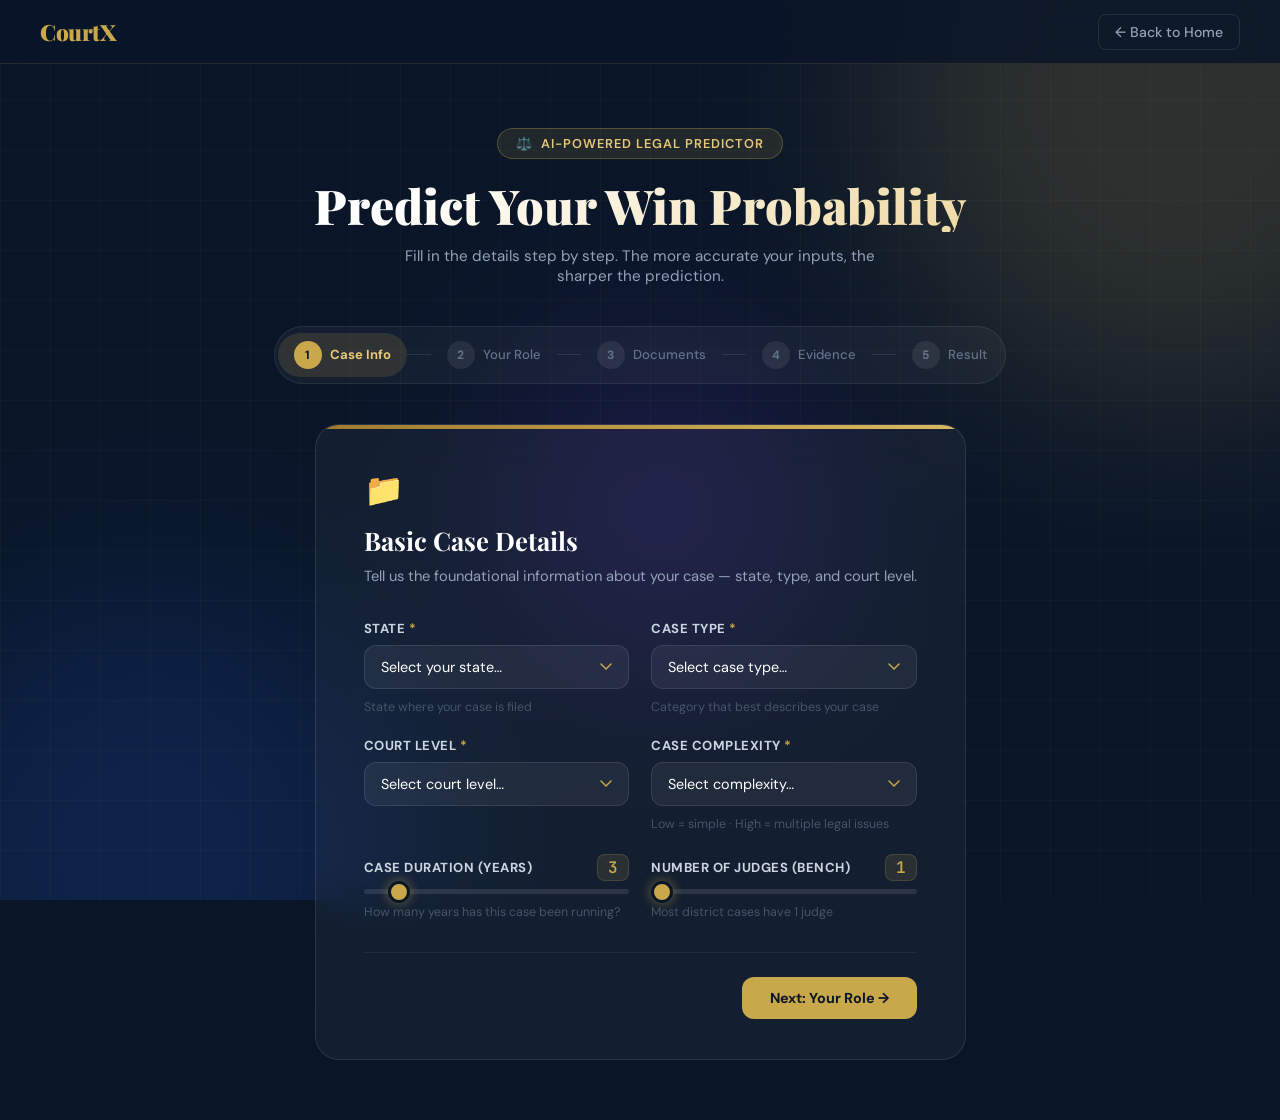
==== templates/predict.html @ eb9b93db "updated project" ====
<!DOCTYPE html>
<html lang="en">
<head>
  <meta charset="UTF-8" />
  <meta name="viewport" content="width=device-width, initial-scale=1.0" />
  <title>CourtX — Predict Your Case</title>
  <link rel="preconnect" href="https://fonts.googleapis.com" />
  <link rel="preconnect" href="https://fonts.gstatic.com" crossorigin />
  <link href="https://fonts.googleapis.com/css2?family=Playfair+Display:ital,wght@0,700;0,900;1,700&family=DM+Sans:wght@300;400;500;600;700&family=JetBrains+Mono:wght@400;600&display=swap" rel="stylesheet" />
  <style>
    *, *::before, *::after { box-sizing: border-box; margin: 0; padding: 0; }

    :root {
      --gold:    #c9a84c;
      --gold-lt: #e8c97a;
      --gold-dk: #a07830;
      --navy:    #0a1628;
      --navy2:   #12233d;
      --navy3:   #1e3050;
      --slate:   #6b7a94;
      --light:   #f4f6fa;
      --white:   #ffffff;
      --green:   #22c55e;
      --green-dk:#16a34a;
      --red:     #ef4444;
      --amber:   #f59e0b;
      --radius:  16px;
    }

    html { scroll-behavior: smooth; }

    body {
      font-family: 'DM Sans', sans-serif;
      background: var(--navy);
      color: var(--white);
      min-height: 100vh;
      overflow-x: hidden;
    }

    /* ── Background ── */
    .page-bg {
      position: fixed; inset: 0; pointer-events: none; z-index: 0;
      background: var(--navy);
      overflow: hidden;
    }
    .bg-orb {
      position: absolute; border-radius: 50%;
      filter: blur(100px); opacity: 0.18;
      animation: float 12s ease-in-out infinite;
    }
    .orb-a { width: 600px; height: 600px; background: var(--gold); top: -200px; right: -200px; animation-delay: 0s; }
    .orb-b { width: 500px; height: 500px; background: #2563eb; bottom: -200px; left: -100px; animation-delay: 4s; }
    .orb-c { width: 300px; height: 300px; background: #7c3aed; top: 40%; left: 40%; animation-delay: 8s; }
    @keyframes float {
      0%, 100% { transform: translate(0, 0) scale(1); }
      33% { transform: translate(30px, -30px) scale(1.05); }
      66% { transform: translate(-20px, 20px) scale(0.95); }
    }

    .bg-grid {
      position: absolute; inset: 0;
      background-image:
        linear-gradient(rgba(201,168,76,0.04) 1px, transparent 1px),
        linear-gradient(90deg, rgba(201,168,76,0.04) 1px, transparent 1px);
      background-size: 50px 50px;
    }

    /* ── Navbar ── */
    .navbar {
      position: fixed; top: 0; left: 0; right: 0; z-index: 100;
      background: rgba(10,22,40,0.85);
      backdrop-filter: blur(20px);
      border-bottom: 1px solid rgba(201,168,76,0.15);
      height: 64px;
      display: flex; align-items: center; padding: 0 40px;
      justify-content: space-between;
    }
    .nav-logo {
      font-family: 'Playfair Display', serif;
      font-size: 1.4rem; color: var(--gold); text-decoration: none; font-weight: 900;
      letter-spacing: -0.5px;
    }
    .nav-back {
      display: flex; align-items: center; gap: 8px;
      color: #94a3b8; text-decoration: none; font-size: 0.88rem; font-weight: 500;
      padding: 8px 16px; border-radius: 8px; border: 1px solid rgba(255,255,255,0.1);
      transition: all 0.2s;
    }
    .nav-back:hover { color: var(--gold); border-color: var(--gold); }

    /* ── Main Layout ── */
    .page-wrap {
      position: relative; z-index: 1;
      min-height: 100vh;
      padding: 80px 0 60px;
      display: flex; flex-direction: column;
    }

    .predict-header {
      text-align: center;
      padding: 48px 24px 40px;
    }
    .predict-badge {
      display: inline-flex; align-items: center; gap: 8px;
      background: rgba(201,168,76,0.12);
      border: 1px solid rgba(201,168,76,0.3);
      color: var(--gold-lt);
      padding: 6px 18px; border-radius: 99px;
      font-size: 0.8rem; font-weight: 600; letter-spacing: 1px;
      text-transform: uppercase; margin-bottom: 20px;
    }
    .predict-badge::before { content: '⚖️'; }
    .predict-title {
      font-family: 'Playfair Display', serif;
      font-size: clamp(2rem, 4vw, 3rem);
      font-weight: 900; line-height: 1.1;
      background: linear-gradient(135deg, #fff 30%, var(--gold-lt) 100%);
      -webkit-background-clip: text; -webkit-text-fill-color: transparent;
      background-clip: text;
      margin-bottom: 14px;
    }
    .predict-sub { color: #94a3b8; font-size: 0.95rem; max-width: 500px; margin: 0 auto; }

    /* ── Progress Tracker ── */
    .progress-outer {
      max-width: 780px; margin: 0 auto 40px;
      padding: 0 24px;
    }
    .progress-track {
      display: flex; align-items: center; justify-content: center;
      background: rgba(255,255,255,0.04);
      border: 1px solid rgba(255,255,255,0.08);
      border-radius: 99px; padding: 6px 12px;
      gap: 0;
    }
    .p-step {
      display: flex; align-items: center; gap: 8px;
      padding: 8px 16px; border-radius: 99px;
      cursor: default; transition: all 0.3s; white-space: nowrap;
    }
    .p-step-num {
      width: 28px; height: 28px; border-radius: 50%;
      display: flex; align-items: center; justify-content: center;
      font-size: 0.75rem; font-weight: 700;
      background: rgba(255,255,255,0.08); color: #64748b;
      transition: all 0.3s; flex-shrink: 0;
    }
    .p-step-label { font-size: 0.82rem; font-weight: 500; color: #64748b; transition: color 0.3s; }
    .p-step.active { background: rgba(201,168,76,0.15); }
    .p-step.active .p-step-num { background: var(--gold); color: var(--navy); }
    .p-step.active .p-step-label { color: var(--gold-lt); font-weight: 700; }
    .p-step.done .p-step-num { background: var(--green); color: white; }
    .p-step.done .p-step-num::after { content: '✓'; }
    .p-step.done .p-step-num span { display: none; }
    .p-step.done .p-step-label { color: #94a3b8; }
    .p-divider { width: 24px; height: 1px; background: rgba(255,255,255,0.1); flex-shrink: 0; }

    /* ── Main Card ── */
    .card-outer {
      max-width: 860px; margin: 0 auto;
      padding: 0 24px;
      flex: 1;
    }
    .predict-card {
      background: rgba(255,255,255,0.04);
      border: 1px solid rgba(255,255,255,0.10);
      border-radius: 24px;
      backdrop-filter: blur(20px);
      overflow: hidden;
    }
    .card-top-bar {
      height: 4px;
      background: linear-gradient(90deg, var(--gold-dk), var(--gold), var(--gold-lt), var(--gold));
      background-size: 200%;
      animation: shimmer 3s linear infinite;
    }
    @keyframes shimmer { 0% { background-position: 0%; } 100% { background-position: 200%; } }

    .card-body { padding: 40px 48px; }
    @media (max-width: 640px) { .card-body { padding: 28px 22px; } }

    /* ── Form Steps ── */
    .form-step { display: none; animation: slideUp 0.4s ease; }
    .form-step.active { display: block; }
    @keyframes slideUp {
      from { opacity: 0; transform: translateY(16px); }
      to   { opacity: 1; transform: translateY(0); }
    }

    .step-head { margin-bottom: 32px; }
    .step-icon { font-size: 2rem; margin-bottom: 12px; display: block; }
    .step-title {
      font-family: 'Playfair Display', serif;
      font-size: 1.6rem; font-weight: 700; color: white;
      margin-bottom: 8px;
    }
    .step-desc { color: #94a3b8; font-size: 0.92rem; line-height: 1.6; }

    /* ── Grid ── */
    .fg { display: grid; grid-template-columns: 1fr 1fr; gap: 22px; margin-bottom: 32px; }
    .fg.single { grid-template-columns: 1fr; }
    .fgroup { display: flex; flex-direction: column; gap: 8px; }
    .fgroup.span2 { grid-column: 1 / -1; }

    label {
      font-size: 0.82rem; font-weight: 700; color: #cbd5e1;
      text-transform: uppercase; letter-spacing: 0.5px;
    }
    .req { color: var(--gold); }
    .hint { font-size: 0.78rem; color: #475569; margin-top: 2px; }

    select, input[type="range"] { width: 100%; }
    select {
      padding: 12px 16px;
      background: rgba(255,255,255,0.06);
      border: 1.5px solid rgba(255,255,255,0.1);
      border-radius: 12px;
      color: white; font-family: 'DM Sans', sans-serif;
      font-size: 0.9rem;
      appearance: none;
      background-image: url("data:image/svg+xml,%3Csvg xmlns='http://www.w3.org/2000/svg' width='12' height='8' viewBox='0 0 12 8'%3E%3Cpath d='M1 1l5 5 5-5' stroke='%23c9a84c' stroke-width='1.5' fill='none' stroke-linecap='round'/%3E%3C/svg%3E");
      background-repeat: no-repeat; background-position: right 16px center;
      transition: border-color 0.2s, background 0.2s;
      cursor: pointer;
    }
    select:focus { outline: none; border-color: var(--gold); background-color: rgba(201,168,76,0.06); }
    select option { background: #1e3050; color: white; }

    /* Range Slider */
    .range-wrap { display: flex; flex-direction: column; gap: 8px; }
    .range-header { display: flex; justify-content: space-between; align-items: center; }
    .range-val {
      font-family: 'JetBrains Mono', monospace;
      font-size: 1rem; font-weight: 600; color: var(--gold);
      background: rgba(201,168,76,0.12); border: 1px solid rgba(201,168,76,0.2);
      padding: 2px 10px; border-radius: 8px;
    }
    input[type="range"] {
      -webkit-appearance: none; height: 5px; border-radius: 99px;
      background: rgba(255,255,255,0.1); cursor: pointer;
    }
    input[type="range"]::-webkit-slider-thumb {
      -webkit-appearance: none; width: 22px; height: 22px; border-radius: 50%;
      background: var(--gold); border: 3px solid var(--navy);
      box-shadow: 0 0 12px rgba(201,168,76,0.5); cursor: pointer;
    }

    /* ── Role Cards ── */
    .role-grid { display: grid; grid-template-columns: 1fr 1fr; gap: 12px; }
    .role-card {
      padding: 18px 20px; border-radius: 14px;
      border: 1.5px solid rgba(255,255,255,0.1);
      background: rgba(255,255,255,0.04);
      cursor: pointer; transition: all 0.22s;
    }
    .role-card:hover { border-color: var(--gold); background: rgba(201,168,76,0.06); }
    .role-card.selected { border-color: var(--gold); background: rgba(201,168,76,0.12); }
    .role-card strong { display: block; font-size: 0.95rem; color: white; margin-bottom: 4px; }
    .role-card small { font-size: 0.78rem; color: #64748b; line-height: 1.5; }

    /* ── Pills ── */
    .pills { display: flex; gap: 8px; flex-wrap: wrap; }
    .pill {
      padding: 8px 18px; border-radius: 99px;
      border: 1.5px solid rgba(255,255,255,0.1);
      background: rgba(255,255,255,0.04);
      color: #94a3b8; font-size: 0.85rem; font-weight: 600;
      cursor: pointer; transition: all 0.2s;
      display: flex; flex-direction: column; align-items: center;
    }
    .pill small { font-size: 0.7rem; color: #475569; }
    .pill:hover { border-color: var(--gold); color: var(--gold-lt); }
    .pill.selected { border-color: var(--gold); background: rgba(201,168,76,0.15); color: var(--gold-lt); }

    /* ── Doc Checklist ── */
    .doc-duo { display: grid; grid-template-columns: 1fr 1fr; gap: 20px; margin-bottom: 28px; }
    .doc-panel {
      border-radius: 16px; overflow: hidden;
      border: 1px solid rgba(255,255,255,0.08);
    }
    .doc-panel-head {
      padding: 14px 18px; display: flex; justify-content: space-between; align-items: center;
      font-size: 0.85rem; font-weight: 700;
    }
    .doc-panel-head.yours { background: rgba(34,197,94,0.12); color: #86efac; border-bottom: 1px solid rgba(34,197,94,0.15); }
    .doc-panel-head.theirs { background: rgba(239,68,68,0.1); color: #fca5a5; border-bottom: 1px solid rgba(239,68,68,0.12); }
    .doc-count { font-size: 0.75rem; background: rgba(255,255,255,0.08); padding: 2px 8px; border-radius: 99px; color: #94a3b8; }
    .doc-list { padding: 10px; display: flex; flex-direction: column; gap: 6px; min-height: 80px; }
    .doc-item {
      display: flex; align-items: flex-start; gap: 10px;
      padding: 10px 12px; border-radius: 10px;
      border: 1px solid rgba(255,255,255,0.06);
      background: rgba(255,255,255,0.03);
      cursor: pointer; transition: all 0.2s; font-size: 0.82rem; color: #94a3b8;
    }
    .doc-item input { margin-top: 1px; accent-color: var(--gold); width: 14px; height: 14px; flex-shrink: 0; cursor: pointer; }
    .doc-item label { cursor: pointer; line-height: 1.45; }
    .doc-item.checked { border-color: rgba(201,168,76,0.3); background: rgba(201,168,76,0.08); color: #e8c97a; }
    .doc-bar-wrap { height: 4px; background: rgba(255,255,255,0.06); margin: 0 10px 0; border-radius: 99px; overflow: hidden; }
    .doc-bar { height: 100%; border-radius: 99px; transition: width 0.4s ease; }
    .doc-bar.g { background: var(--green); }
    .doc-bar.r { background: var(--red); }
    .doc-pct { font-size: 0.75rem; color: #475569; text-align: center; padding: 6px 0 12px; display: block; }

    /* ── Evidence Cards ── */
    .ev-quad { display: grid; grid-template-columns: repeat(4, 1fr); gap: 10px; }
    .ev-card {
      padding: 20px 12px; border-radius: 14px;
      border: 1.5px solid rgba(255,255,255,0.08);
      background: rgba(255,255,255,0.04);
      cursor: pointer; text-align: center; transition: all 0.22s;
    }
    .ev-card:hover { border-color: var(--gold); background: rgba(201,168,76,0.06); }
    .ev-card.selected { border-color: var(--gold); background: rgba(201,168,76,0.14); }
    .ev-icon { font-size: 1.8rem; margin-bottom: 8px; display: block; }
    .ev-card strong { display: block; font-size: 0.88rem; color: white; margin-bottom: 4px; }
    .ev-card small { font-size: 0.72rem; color: #475569; line-height: 1.4; display: block; }

    .ev-score {
      background: rgba(255,255,255,0.04); border: 1px solid rgba(255,255,255,0.08);
      border-radius: 14px; padding: 18px 24px;
      text-align: center; margin-top: 16px;
    }
    .ev-score-label { font-size: 0.7rem; font-weight: 700; letter-spacing: 1.5px; text-transform: uppercase; color: #475569; margin-bottom: 6px; }
    .ev-score-detail { font-size: 0.95rem; color: #94a3b8; }

    /* ── Step Actions ── */
    .step-actions {
      display: flex; gap: 12px; justify-content: flex-end;
      padding-top: 24px; border-top: 1px solid rgba(255,255,255,0.06);
    }
    .btn-back {
      background: transparent; color: #64748b;
      border: 1px solid rgba(255,255,255,0.1);
      padding: 12px 24px; border-radius: 12px;
      font-family: 'DM Sans', sans-serif; font-size: 0.9rem; font-weight: 600;
      cursor: pointer; transition: all 0.2s;
    }
    .btn-back:hover { border-color: #64748b; color: #94a3b8; }
    .btn-next {
      background: var(--gold); color: var(--navy);
      border: none; padding: 12px 28px; border-radius: 12px;
      font-family: 'DM Sans', sans-serif; font-size: 0.9rem; font-weight: 700;
      cursor: pointer; transition: all 0.2s;
    }
    .btn-next:hover { background: var(--gold-lt); transform: translateY(-1px); }
    .btn-predict {
      background: linear-gradient(135deg, var(--gold-dk), var(--gold), var(--gold-lt));
      background-size: 200%;
      color: var(--navy); border: none;
      padding: 14px 32px; border-radius: 12px;
      font-family: 'DM Sans', sans-serif; font-size: 1rem; font-weight: 800;
      cursor: pointer; transition: all 0.25s;
      animation: shimmer 3s linear infinite;
      box-shadow: 0 4px 24px rgba(201,168,76,0.3);
    }
    .btn-predict:hover { transform: translateY(-2px); box-shadow: 0 8px 32px rgba(201,168,76,0.45); }

    /* ── Result ── */
    .result-loading {
      text-align: center; padding: 60px 0;
    }
    .spinner-ring {
      width: 56px; height: 56px;
      border: 4px solid rgba(201,168,76,0.2);
      border-top-color: var(--gold);
      border-radius: 50%;
      animation: spin 0.9s linear infinite;
      margin: 0 auto 20px;
    }
    @keyframes spin { to { transform: rotate(360deg); } }
    .result-loading p { color: #64748b; font-size: 0.95rem; }
    .loading-dots::after {
      content: '';
      animation: dots 1.5s steps(3) infinite;
    }
    @keyframes dots {
      0% { content: '.'; }
      33% { content: '..'; }
      66% { content: '...'; }
    }

    /* Result Content */
    .gauge-wrap { text-align: center; margin-bottom: 36px; }
    .gauge-svg { width: 300px; max-width: 100%; }
    .gauge-pct {
      font-family: 'Playfair Display', serif;
      font-size: 3.2rem; font-weight: 900;
      background: linear-gradient(135deg, #fff, var(--gold-lt));
      -webkit-background-clip: text; -webkit-text-fill-color: transparent;
      background-clip: text;
      display: block; margin-top: -10px;
    }
    .gauge-verdict { font-size: 1.1rem; font-weight: 700; margin-top: 6px; display: block; }

    .res-cards { display: grid; grid-template-columns: repeat(4, 1fr); gap: 14px; margin-bottom: 32px; }
    .res-card {
      background: rgba(255,255,255,0.05); border: 1px solid rgba(255,255,255,0.08);
      border-radius: 14px; padding: 18px 16px; text-align: center;
    }
    .res-label { display: block; font-size: 0.72rem; font-weight: 700; color: #475569; text-transform: uppercase; letter-spacing: 0.5px; margin-bottom: 8px; }
    .res-val { display: block; font-family: 'JetBrains Mono', monospace; font-size: 1.5rem; font-weight: 700; color: white; }
    .res-verdict-badge { font-size: 0.95rem !important; font-family: 'DM Sans', sans-serif !important; font-weight: 800 !important; }

    .factors-duo { display: grid; grid-template-columns: 1fr 1fr; gap: 18px; margin-bottom: 28px; }
    .factor-panel { border-radius: 14px; padding: 22px; }
    .factor-panel.pos { background: rgba(34,197,94,0.06); border: 1px solid rgba(34,197,94,0.2); }
    .factor-panel.neg { background: rgba(239,68,68,0.06); border: 1px solid rgba(239,68,68,0.18); }
    .factor-panel h4 { font-size: 0.88rem; font-weight: 700; margin-bottom: 14px; color: #cbd5e1; }
    .factor-panel ul { list-style: none; display: flex; flex-direction: column; gap: 8px; }
    .factor-panel li { font-size: 0.84rem; color: #94a3b8; display: flex; justify-content: space-between; align-items: center; }
    .factor-panel li span { font-weight: 700; font-size: 0.78rem; padding: 2px 8px; border-radius: 6px; font-family: 'JetBrains Mono', monospace; }
    .factor-panel.pos li span { background: rgba(34,197,94,0.18); color: #86efac; }
    .factor-panel.neg li span { background: rgba(239,68,68,0.15); color: #fca5a5; }

    .shap-wrap { margin-bottom: 28px; }
    .shap-wrap h4 { font-size: 1rem; font-weight: 700; color: white; margin-bottom: 4px; }
    .shap-sub { font-size: 0.82rem; color: #475569; margin-bottom: 18px; }
    .shap-rows { display: flex; flex-direction: column; gap: 7px; }
    .shap-row { display: flex; align-items: center; gap: 12px; }
    .shap-lbl { width: 190px; font-size: 0.8rem; color: #94a3b8; text-align: right; flex-shrink: 0; }
    .shap-bar-outer { flex: 1; height: 22px; background: rgba(255,255,255,0.05); border-radius: 6px; overflow: hidden; }
    .shap-bar-inner {
      height: 100%; border-radius: 6px;
      display: flex; align-items: center; padding-left: 8px;
      font-size: 0.74rem; font-weight: 700; color: white;
      min-width: 28px; transition: width 0.7s ease;
    }
    .shap-num { width: 54px; font-size: 0.78rem; font-weight: 700; font-family: 'JetBrains Mono', monospace; flex-shrink: 0; }

    .disclaimer {
      background: rgba(245,158,11,0.07); border: 1px solid rgba(245,158,11,0.2);
      border-radius: 12px; padding: 14px 18px; font-size: 0.82rem; color: #92400e;
      margin-bottom: 24px; line-height: 1.65; color: #fcd34d;
    }

    /* ── Responsive ── */
    @media (max-width: 700px) {
      .fg { grid-template-columns: 1fr; }
      .doc-duo { grid-template-columns: 1fr; }
      .res-cards { grid-template-columns: 1fr 1fr; }
      .factors-duo { grid-template-columns: 1fr; }
      .ev-quad { grid-template-columns: 1fr 1fr; }
      .role-grid { grid-template-columns: 1fr; }
      .progress-track { gap: 0; }
      .p-step-label { display: none; }
      .shap-lbl { width: 100px; font-size: 0.72rem; }
    }

    /* ── Floating particles ── */
    .particle {
      position: fixed; border-radius: 50%;
      background: var(--gold); opacity: 0;
      pointer-events: none; z-index: 0;
      animation: particleFloat linear infinite;
    }
    @keyframes particleFloat {
      0%   { opacity: 0; transform: translateY(0) scale(0); }
      10%  { opacity: 0.4; }
      90%  { opacity: 0.1; }
      100% { opacity: 0; transform: translateY(-100vh) scale(1); }
    }
  </style>
</head>
<body>

  <!-- Background -->
  <div class="page-bg">
    <div class="bg-orb orb-a"></div>
    <div class="bg-orb orb-b"></div>
    <div class="bg-orb orb-c"></div>
    <div class="bg-grid"></div>
  </div>

  <!-- Navbar -->
  <nav class="navbar">
    <a class="nav-logo" href="/">CourtX</a>
    <a class="nav-back" href="/">← Back to Home</a>
  </nav>

  <!-- Page Wrap -->
  <div class="page-wrap">

    <!-- Header -->
    <div class="predict-header">
      <div class="predict-badge">AI-Powered Legal Predictor</div>
      <h1 class="predict-title">Predict Your Win Probability</h1>
      <p class="predict-sub">Fill in the details step by step. The more accurate your inputs, the sharper the prediction.</p>
    </div>

    <!-- Progress -->
    <div class="progress-outer">
      <div class="progress-track">
        <div class="p-step active" data-step="1">
          <div class="p-step-num"><span>1</span></div>
          <div class="p-step-label">Case Info</div>
        </div>
        <div class="p-divider"></div>
        <div class="p-step" data-step="2">
          <div class="p-step-num"><span>2</span></div>
          <div class="p-step-label">Your Role</div>
        </div>
        <div class="p-divider"></div>
        <div class="p-step" data-step="3">
          <div class="p-step-num"><span>3</span></div>
          <div class="p-step-label">Documents</div>
        </div>
        <div class="p-divider"></div>
        <div class="p-step" data-step="4">
          <div class="p-step-num"><span>4</span></div>
          <div class="p-step-label">Evidence</div>
        </div>
        <div class="p-divider"></div>
        <div class="p-step" data-step="5">
          <div class="p-step-num"><span>5</span></div>
          <div class="p-step-label">Result</div>
        </div>
      </div>
    </div>

    <!-- Card -->
    <div class="card-outer">
      <div class="predict-card">
        <div class="card-top-bar"></div>
        <div class="card-body">

          <!-- STEP 1 -->
          <div class="form-step active" id="step-1">
            <div class="step-head">
              <span class="step-icon">📁</span>
              <h2 class="step-title">Basic Case Details</h2>
              <p class="step-desc">Tell us the foundational information about your case — state, type, and court level.</p>
            </div>
            <div class="fg">
              <div class="fgroup">
                <label>State <span class="req">*</span></label>
                <select id="state"><option value="">Select your state…</option></select>
                <span class="hint">State where your case is filed</span>
              </div>
              <div class="fgroup">
                <label>Case Type <span class="req">*</span></label>
                <select id="case_type"><option value="">Select case type…</option></select>
                <span class="hint">Category that best describes your case</span>
              </div>
              <div class="fgroup">
                <label>Court Level <span class="req">*</span></label>
                <select id="court_level">
                  <option value="">Select court level…</option>
                  <option>District Court</option>
                  <option>High Court</option>
                  <option>Supreme Court</option>
                </select>
              </div>
              <div class="fgroup">
                <label>Case Complexity <span class="req">*</span></label>
                <select id="case_complexity">
                  <option value="">Select complexity…</option>
                  <option>Low</option><option>Medium</option><option>High</option>
                </select>
                <span class="hint">Low = simple · High = multiple legal issues</span>
              </div>
              <div class="fgroup">
                <div class="range-wrap">
                  <div class="range-header">
                    <label>Case Duration (Years)</label>
                    <span class="range-val" id="duration_val">3</span>
                  </div>
                  <input type="range" id="case_duration_years" min="0" max="30" value="3" />
                </div>
                <span class="hint">How many years has this case been running?</span>
              </div>
              <div class="fgroup">
                <div class="range-wrap">
                  <div class="range-header">
                    <label>Number of Judges (Bench)</label>
                    <span class="range-val" id="bench_val">1</span>
                  </div>
                  <input type="range" id="bench_size" min="1" max="5" value="1" />
                </div>
                <span class="hint">Most district cases have 1 judge</span>
              </div>
            </div>
            <div class="step-actions">
              <button class="btn-next" onclick="goStep(2)">Next: Your Role →</button>
            </div>
          </div>

          <!-- STEP 2 -->
          <div class="form-step" id="step-2">
            <div class="step-head">
              <span class="step-icon">👤</span>
              <h2 class="step-title">Your Role & Legal Support</h2>
              <p class="step-desc">Select your side in the case and tell us about legal support available to you.</p>
            </div>
            <div class="fg">
              <div class="fgroup span2">
                <label>Your Role in This Case <span class="req">*</span></label>
                <div class="role-grid" id="role-options"></div>
                <span class="hint">Select the side you are representing</span>
              </div>
              <div class="fgroup">
                <label>Opposite Lawyer Experience <span class="req">*</span></label>
                <div class="pills" id="opp_lawyer">
                  <div class="pill" data-val="Junior">Junior<small>&lt;5 yrs</small></div>
                  <div class="pill" data-val="Mid-level">Mid-level<small>5–10 yrs</small></div>
                  <div class="pill" data-val="Senior">Senior<small>10–20 yrs</small></div>
                  <div class="pill" data-val="Expert">Expert<small>20+ yrs</small></div>
                </div>
              </div>
              <div class="fgroup">
                <label>Legal Aid Available?</label>
                <div class="pills" id="legal_aid">
                  <div class="pill" data-val="Yes">✅ Yes</div>
                  <div class="pill" data-val="No">❌ No</div>
                </div>
                <span class="hint">Lawyer or government legal help</span>
              </div>
              <div class="fgroup">
                <label>Settlement Attempted?</label>
                <div class="pills" id="settlement_attempted">
                  <div class="pill" data-val="Yes">Yes</div>
                  <div class="pill" data-val="No">No</div>
                </div>
                <span class="hint">Any out-of-court resolution attempt?</span>
              </div>
              <div class="fgroup">
                <div class="range-wrap">
                  <div class="range-header">
                    <label>Number of Witnesses</label>
                    <span class="range-val" id="witness_val">2</span>
                  </div>
                  <input type="range" id="num_witnesses" min="0" max="20" value="2" />
                </div>
              </div>
              <div class="fgroup">
                <div class="range-wrap">
                  <div class="range-header">
                    <label>Cited Cases (Precedents)</label>
                    <span class="range-val" id="cited_val">3</span>
                  </div>
                  <input type="range" id="num_cited_cases" min="0" max="20" value="3" />
                </div>
              </div>
            </div>
            <div class="step-actions">
              <button class="btn-back" onclick="goStep(1)">← Back</button>
              <button class="btn-next" onclick="goStep(3)">Next: Documents →</button>
            </div>
          </div>

          <!-- STEP 3 -->
          <div class="form-step" id="step-3">
            <div class="step-head">
              <span class="step-icon">📄</span>
              <h2 class="step-title">Document Checklist</h2>
              <p class="step-desc">Mark every document you currently have. This directly impacts your evidence strength score.</p>
            </div>
            <div class="doc-duo">
              <div class="doc-panel">
                <div class="doc-panel-head yours">
                  <span>📁 Your Documents</span>
                  <span class="doc-count" id="your-doc-count">0 / 0</span>
                </div>
                <div id="your-docs-list" class="doc-list"></div>
                <div class="doc-bar-wrap"><div class="doc-bar g" id="your-progress-bar" style="width:0%"></div></div>
                <span class="doc-pct" id="your-pct">0% strength</span>
              </div>
              <div class="doc-panel">
                <div class="doc-panel-head theirs">
                  <span>📁 Opposite Party's Docs</span>
                  <span class="doc-count" id="opp-doc-count">0 / 0</span>
                </div>
                <div id="opp-docs-list" class="doc-list"></div>
                <div class="doc-bar-wrap"><div class="doc-bar r" id="opp-progress-bar" style="width:0%"></div></div>
                <span class="doc-pct" id="opp-pct">0% strength</span>
              </div>
            </div>
            <div class="step-actions">
              <button class="btn-back" onclick="goStep(2)">← Back</button>
              <button class="btn-next" onclick="goStep(4)">Next: Evidence →</button>
            </div>
          </div>

          <!-- STEP 4 -->
          <div class="form-step" id="step-4">
            <div class="step-head">
              <span class="step-icon">🔍</span>
              <h2 class="step-title">Additional Evidence</h2>
              <p class="step-desc">Evidence beyond documents — CCTV, expert witnesses, digital records, audio/video proof, etc.</p>
            </div>
            <div class="fg">
              <div class="fgroup">
                <label>Your Additional Evidence</label>
                <div class="ev-quad" id="your-evidence">
                  <div class="ev-card" data-val="None"><span class="ev-icon">🚫</span><strong>None</strong><small>No additional proof</small></div>
                  <div class="ev-card" data-val="Weak"><span class="ev-icon">🔸</span><strong>Weak</strong><small>Little supporting proof</small></div>
                  <div class="ev-card" data-val="Medium"><span class="ev-icon">🔶</span><strong>Medium</strong><small>Some solid proof</small></div>
                  <div class="ev-card" data-val="Strong"><span class="ev-icon">💎</span><strong>Strong</strong><small>Clear, hard-to-dispute</small></div>
                </div>
              </div>
              <div class="fgroup">
                <label>Opposite Party's Evidence</label>
                <div class="ev-quad" id="opp-evidence">
                  <div class="ev-card" data-val="None"><span class="ev-icon">🚫</span><strong>None</strong><small>No additional proof</small></div>
                  <div class="ev-card" data-val="Weak"><span class="ev-icon">🔸</span><strong>Weak</strong><small>Limited proof</small></div>
                  <div class="ev-card" data-val="Medium"><span class="ev-icon">🔶</span><strong>Medium</strong><small>Moderate evidence</small></div>
                  <div class="ev-card" data-val="Strong"><span class="ev-icon">💎</span><strong>Strong</strong><small>Strong counter-proof</small></div>
                </div>
              </div>
            </div>
            <div class="ev-score" id="ev-score-box">
              <div class="ev-score-label">Net Evidence Score</div>
              <div class="ev-score-detail" id="ev-score-detail">Select options above to see your score</div>
            </div>
            <div class="step-actions">
              <button class="btn-back" onclick="goStep(3)">← Back</button>
              <button class="btn-predict" onclick="submitPrediction()">🔮 Predict Win Probability</button>
            </div>
          </div>

          <!-- STEP 5 — RESULT -->
          <div class="form-step" id="step-5">
            <div class="step-head">
              <span class="step-icon">🏛️</span>
              <h2 class="step-title">Your Prediction</h2>
            </div>
            <div id="result-loading" class="result-loading">
              <div class="spinner-ring"></div>
              <p>Analysing your case with AI models<span class="loading-dots"></span></p>
            </div>
            <div id="result-content" style="display:none">
              <!-- Gauge -->
              <div class="gauge-wrap">
                <svg class="gauge-svg" viewBox="0 0 320 190" xmlns="http://www.w3.org/2000/svg">
                  <defs>
                    <linearGradient id="gaugeGrad" x1="0%" y1="0%" x2="100%" y2="0%">
                      <stop offset="0%"   stop-color="#ef4444"/>
                      <stop offset="50%"  stop-color="#f59e0b"/>
                      <stop offset="100%" stop-color="#22c55e"/>
                    </linearGradient>
                    <filter id="glow">
                      <feGaussianBlur stdDeviation="4" result="coloredBlur"/>
                      <feMerge><feMergeNode in="coloredBlur"/><feMergeNode in="SourceGraphic"/></feMerge>
                    </filter>
                  </defs>
                  <path d="M 30 170 A 130 130 0 0 1 290 170" fill="none" stroke="rgba(255,255,255,0.06)" stroke-width="24" stroke-linecap="round"/>
                  <path id="gauge-fill" d="M 30 170 A 130 130 0 0 1 290 170" fill="none" stroke="url(#gaugeGrad)" stroke-width="24" stroke-linecap="round" stroke-dasharray="0 408" filter="url(#glow)"/>
                  <line id="gauge-needle" x1="160" y1="170" x2="160" y2="50" stroke="white" stroke-width="2.5" stroke-linecap="round" opacity="0.9"/>
                  <circle cx="160" cy="170" r="9" fill="white" opacity="0.9"/>
                  <text x="22" y="188" font-size="11" fill="#475569">0</text>
                  <text x="148" y="30" font-size="11" fill="#475569">50</text>
                  <text x="280" y="188" font-size="11" fill="#475569">100</text>
                </svg>
                <span class="gauge-pct" id="gauge-pct">—</span>
                <span class="gauge-verdict" id="gauge-verdict">—</span>
              </div>

              <!-- Score Cards -->
              <div class="res-cards">
                <div class="res-card">
                  <span class="res-label">Win Probability</span>
                  <span class="res-val" id="res-prob">—</span>
                </div>
                <div class="res-card">
                  <span class="res-label">XGBoost</span>
                  <span class="res-val" id="res-xgb">—</span>
                </div>
                <div class="res-card">
                  <span class="res-label">Random Forest</span>
                  <span class="res-val" id="res-rf">—</span>
                </div>
                <div class="res-card">
                  <span class="res-label">Verdict</span>
                  <span class="res-val res-verdict-badge" id="res-verdict">—</span>
                </div>
              </div>

              <!-- Factors -->
              <div class="factors-duo">
                <div class="factor-panel pos">
                  <h4>✅ Working In Your Favour</h4>
                  <ul id="pos-factors"></ul>
                </div>
                <div class="factor-panel neg">
                  <h4>❌ Working Against You</h4>
                  <ul id="neg-factors"></ul>
                </div>
              </div>

              <!-- SHAP -->
              <div class="shap-wrap">
                <h4>Why This Prediction? — AI Explanation</h4>
                <p class="shap-sub">🟢 Green = helps your case &nbsp;·&nbsp; 🔴 Red = hurts your case</p>
                <div class="shap-rows" id="shap-chart"></div>
              </div>

              <!-- Disclaimer -->
              <div class="disclaimer">
                ⚠️ <strong>Disclaimer:</strong> CourtX predicts based on historical Indian court data patterns. This is <em>not legal advice</em> and does not guarantee any outcome. Please consult a qualified advocate before making legal decisions.
              </div>

              <div class="step-actions">
                <button class="btn-back" onclick="resetPredictor()">🔄 New Prediction</button>
              </div>
            </div>
          </div>

        </div><!-- /card-body -->
      </div><!-- /predict-card -->
    </div><!-- /card-outer -->

  </div><!-- /page-wrap -->

  <script>
    // ── Same CONFIG/logic as main.js, adapted for this page ─────────────────
    let CONFIG = {};
    let currentStep = 1;

    const VALID_STATES = [
      "Andhra Pradesh","Assam","Bihar","Chandigarh","Chhattisgarh",
      "DNH at Silvasa","Delhi","Diu and Daman","Goa","Gujarat",
      "Haryana","Himachal Pradesh","Jammu and Kashmir","Jharkhand",
      "Karnataka","Kerala","Ladakh","Madhya Pradesh","Maharashtra",
      "Manipur","Meghalaya","Mizoram","Nagaland","Orissa","Puducherry",
      "Punjab","Rajasthan","Sikkim","Tamil Nadu","Telangana","Tripura",
      "Uttar Pradesh","Uttarakhand","West Bengal"
    ];

    const ROLES = {
      "Criminal":["Accused (You are the person who has been charged with the crime)","Victim / Complainant (You are the person who filed the complaint against someone)"],
      "Civil":["Plaintiff (You are the person who started the case / is suing someone)","Defendant (You are the person who has been sued / is defending the case)"],
      "Consumer":["Consumer / Complainant (You bought a product or service and faced a problem)","Company / Seller (You are the business or seller being complained against)"],
      "Family":["Petitioner (You are the one who filed the case — divorce, custody, etc.)","Respondent (You are the one who received the case notice)"],
      "Labour":["Employee (You are the worker who has filed the complaint against the employer)","Employer (You are the company or employer defending against the employee's complaint)"],
      "Motor Accident":["Victim / Claimant (You were injured or suffered loss in the accident)","Driver / Insurance Company (You are the driver or insurance company being claimed against)"],
      "Property":["Plaintiff (You are claiming ownership or rights over the property)","Defendant (You are defending your ownership or possession of the property)"],
      "Cheque Bounce":["Payee (Someone gave you a cheque that bounced — money is owed to you)","Drawer (You issued the cheque that has bounced)"],
      "Tax":["Taxpayer (You are the individual or business challenging the tax demand)","Tax Department (You represent the government tax authority)"]
    };

    const DOC_CHECKLIST = {
      "Criminal":{
        "Accused (You are the person who has been charged with the crime)":{
          your:["Alibi proof (ticket / bill / hotel receipt showing you were elsewhere)","Witness affidavit supporting your version","Bail papers","CCTV footage that clears you","Medical report (your injury, if relevant)"],
          opp:["FIR copy (the police complaint filed against you)","Medical report of the victim's injury","Forensic / DNA report","Witness statements against you","Panchnama / Scene inspection report"]
        },
        "Victim / Complainant (You are the person who filed the complaint against someone)":{
          your:["FIR copy (the police complaint you filed)","Medical report of your injury","Witness statements supporting your version","CCTV footage showing the incident","Forensic / DNA report","Panchnama / Scene inspection report"],
          opp:["Alibi proof of the accused","Bail papers of the accused","Character certificate of the accused"]
        }
      },
      "Civil":{
        "Plaintiff (You are the person who started the case / is suing someone)":{
          your:["Original agreement or contract","Correspondence (letters / emails) as evidence","Payment receipts","Property papers (if relevant)","Witness affidavits supporting your claim"],
          opp:["Counter agreement claimed by the opposite party","Proof of payment claimed by the opposite party","Witness statements from the opposite side"]
        },
        "Defendant (You are the person who has been sued / is defending the case)":{
          your:["Counter agreement supporting your position","Proof of payment you have made","Witness affidavits in your favor"],
          opp:["Original agreement or contract filed by the opposite party","Correspondence submitted by the opposite party","Payment receipts submitted by the opposite party"]
        }
      },
      "Consumer":{
        "Consumer / Complainant (You bought a product or service and faced a problem)":{
          your:["Purchase bill or receipt","Warranty card","Copy of complaint sent to the company","Photos or videos of the defective product","Medical bills (if the product caused injury)"],
          opp:["Company's service records","Warranty terms document","Denial letter from the company"]
        },
        "Company / Seller (You are the business or seller being complained against)":{
          your:["Service records showing the issue was handled","Warranty terms document","Denial or response letter sent to the consumer"],
          opp:["Purchase bill or receipt","Warranty card","Complaint proof submitted by the consumer"]
        }
      },
      "Family":{
        "Petitioner (You are the one who filed the case — divorce, custody, etc.)":{
          your:["Marriage certificate","Birth certificates of children (if relevant)","Income proof","Bank statements","Witness affidavits supporting your version"],
          opp:["Opposite party's income proof","Property documents of the opposite party","Character evidence raised against you"]
        },
        "Respondent (You are the one who received the case notice)":{
          your:["Your income proof","Your property documents","Character certificates in your favor"],
          opp:["Marriage certificate submitted by the opposite party","Birth certificates submitted by the opposite party","Bank statements submitted by the opposite party"]
        }
      },
      "Labour":{
        "Employee (You are the worker who has filed the complaint against the employer)":{
          your:["Appointment letter from the company","Salary slips","Termination letter","Service record","Witness statements from colleagues"],
          opp:["Show-cause notice issued by the employer","Performance reports filed by the employer","Company policy document"]
        },
        "Employer (You are the company or employer defending against the employee's complaint)":{
          your:["Show-cause notice you issued to the employee","Performance reports","Company policy document","Attendance records"],
          opp:["Appointment letter claimed by the employee","Salary slips submitted by the employee","Witness statements from colleagues"]
        }
      },
      "Motor Accident":{
        "Victim / Claimant (You were injured or suffered loss in the accident)":{
          your:["FIR copy","Medical bills and treatment reports","Insurance policy of the vehicle","RC book (Registration Certificate) of the vehicle","Disability certificate (if applicable)","Witness statements"],
          opp:["Driver's valid license","Vehicle fitness certificate","Insurance company's denial letter"]
        },
        "Driver / Insurance Company (You are the driver or insurance company being claimed against)":{
          your:["Valid driver's license","Vehicle fitness certificate","Valid insurance policy","Accident reconstruction report"],
          opp:["FIR copy filed by the victim","Medical bills of the victim","Witness statements from the victim's side"]
        }
      },
      "Property":{
        "Plaintiff (You are claiming ownership or rights over the property)":{
          your:["Sale deed or registry document","Mutation records (change of ownership records)","Property tax receipts","Survey map of the property","Witness affidavits"],
          opp:["Sale deed claimed by the opposite party","Encumbrance certificate (property loan or lien history)","Possession proof of the opposite party"]
        },
        "Defendant (You are defending your ownership or possession of the property)":{
          your:["Possession proof","Encumbrance certificate","Counter sale deed (if any)"],
          opp:["Sale deed submitted by the opposite party","Mutation records submitted by the opposite party","Property tax receipts submitted by the opposite party"]
        }
      },
      "Cheque Bounce":{
        "Payee (Someone gave you a cheque that bounced — money is owed to you)":{
          your:["Original bounced cheque","Bank return memo (the bank's rejection slip)","Copy of legal notice sent to the drawer","Proof of delivery of the legal notice","Loan or transaction agreement showing the debt"],
          opp:["Drawer's reply to your legal notice","Proof of payment claimed by the drawer","Bank account closure proof claimed by the drawer"]
        },
        "Drawer (You issued the cheque that has bounced)":{
          your:["Proof of payment already made","Bank account closure proof (if applicable)","Your reply to the legal notice","Agreement showing you had no outstanding liability"],
          opp:["Original bounced cheque","Bank return memo","Legal notice sent to you"]
        }
      },
      "Tax":{
        "Taxpayer (You are the individual or business challenging the tax demand)":{
          your:["Income Tax Return (ITR) copies","CA certificate or chartered accountant report","Bank statements","Previous assessment orders","Tax payment challans"],
          opp:["Tax department's assessment order","Notice of demand issued to you","Audit report (if any)"]
        },
        "Tax Department (You represent the government tax authority)":{
          your:["Assessment order issued","Audit report","Notice of demand issued"],
          opp:["ITR copies submitted by the taxpayer","CA certificate submitted by the taxpayer","Bank statements submitted by the taxpayer"]
        }
      }
    };

    function init() {
      // Populate states
      const sel = document.getElementById('state');
      VALID_STATES.forEach(s => { const o = document.createElement('option'); o.value = o.textContent = s; sel.appendChild(o); });

      // Populate case types
      const ct = document.getElementById('case_type');
      Object.keys(ROLES).forEach(k => { const o = document.createElement('option'); o.value = o.textContent = k; ct.appendChild(o); });

      // Range sliders
      [['case_duration_years','duration_val'],['bench_size','bench_val'],['num_witnesses','witness_val'],['num_cited_cases','cited_val']].forEach(([id,dv]) => {
        const el = document.getElementById(id), disp = document.getElementById(dv);
        if (el && disp) el.addEventListener('input', () => disp.textContent = el.value);
      });

      // Pills
      document.querySelectorAll('.pills').forEach(group => {
        group.querySelectorAll('.pill').forEach(pill => {
          pill.addEventListener('click', () => {
            group.querySelectorAll('.pill').forEach(p => p.classList.remove('selected'));
            pill.classList.add('selected');
          });
        });
      });

      // Evidence cards
      ['your-evidence','opp-evidence'].forEach(id => {
        const group = document.getElementById(id);
        group.querySelectorAll('.ev-card').forEach(card => {
          card.addEventListener('click', () => {
            group.querySelectorAll('.ev-card').forEach(c => c.classList.remove('selected'));
            card.classList.add('selected');
            updateEvidenceScore();
          });
        });
      });

      document.getElementById('case_type').addEventListener('change', onCaseTypeChange);
    }

    function onCaseTypeChange() {
      const caseType = document.getElementById('case_type').value;
      const roles = ROLES[caseType] || [];
      const container = document.getElementById('role-options');
      container.innerHTML = '';
      roles.forEach(role => {
        const parts = role.split('(');
        const title = parts[0].trim();
        const desc = parts.length > 1 ? parts[1].replace(')', '').trim() : '';
        const card = document.createElement('div');
        card.className = 'role-card'; card.dataset.val = role;
        card.innerHTML = `<strong>${title}</strong><small>${desc}</small>`;
        card.addEventListener('click', () => {
          container.querySelectorAll('.role-card').forEach(c => c.classList.remove('selected'));
          card.classList.add('selected');
          if (currentStep === 3) buildDocChecklist();
        });
        container.appendChild(card);
      });
    }

    function goStep(step) {
      if (!validateStep(currentStep)) return;
      document.getElementById(`step-${currentStep}`).classList.remove('active');
      document.querySelectorAll('.p-step').forEach((el, i) => {
        el.classList.remove('active','done');
        if (i + 1 < step) el.classList.add('done');
        if (i + 1 === step) el.classList.add('active');
      });
      currentStep = step;
      document.getElementById(`step-${step}`).classList.add('active');
      if (step === 3) buildDocChecklist();
      window.scrollTo({ top: 0, behavior: 'smooth' });
    }

    function validateStep(step) {
      if (step === 1) {
        if (!document.getElementById('state').value) return alert('Please select a state.'), false;
        if (!document.getElementById('case_type').value) return alert('Please select a case type.'), false;
        if (!document.getElementById('court_level').value) return alert('Please select court level.'), false;
        if (!document.getElementById('case_complexity').value) return alert('Please select complexity.'), false;
      }
      if (step === 2) {
        if (!document.querySelector('#role-options .role-card.selected')) return alert('Please select your role.'), false;
        if (!document.querySelector('#opp_lawyer .pill.selected')) return alert('Please select opposite lawyer experience.'), false;
      }
      return true;
    }

    function buildDocChecklist() {
      const caseType = document.getElementById('case_type').value;
      const roleEl = document.querySelector('#role-options .role-card.selected');
      if (!roleEl) return;
      const role = roleEl.dataset.val;
      const yourDocs = DOC_CHECKLIST?.[caseType]?.[role]?.your || [];
      const oppDocs  = DOC_CHECKLIST?.[caseType]?.[role]?.opp  || [];
      buildDocList('your-docs-list', yourDocs, 'your');
      buildDocList('opp-docs-list',  oppDocs,  'opp');
      updateDocCount('your', yourDocs.length, 0);
      updateDocCount('opp',  oppDocs.length, 0);
      updateDocProgress('your', 0);
      updateDocProgress('opp',  0);
    }

    function buildDocList(containerId, docs, prefix) {
      const container = document.getElementById(containerId);
      container.innerHTML = '';
      docs.forEach((doc, i) => {
        const item = document.createElement('div');
        item.className = 'doc-item'; item.id = `${prefix}-item-${i}`;
        item.innerHTML = `<input type="checkbox" id="${prefix}-cb-${i}" onchange="onDocChange('${prefix}', ${docs.length})" /><label for="${prefix}-cb-${i}">${doc}</label>`;
        item.addEventListener('click', (e) => {
          if (e.target.tagName !== 'INPUT') {
            const cb = item.querySelector('input'); cb.checked = !cb.checked;
            cb.dispatchEvent(new Event('change'));
          }
        });
        container.appendChild(item);
      });
    }

    function onDocChange(prefix, total) {
      const checked = document.querySelectorAll(`#${prefix}-docs-list input:checked`).length;
      document.querySelectorAll(`#${prefix}-docs-list .doc-item`).forEach(item => {
        item.classList.toggle('checked', item.querySelector('input').checked);
      });
      updateDocCount(prefix, total, checked);
      const pct = total > 0 ? Math.round((checked / total) * 100) : 0;
      updateDocProgress(prefix, pct);
    }

    function updateDocCount(prefix, total, checked) {
      const el = document.getElementById(`${prefix}-doc-count`);
      if (el) el.textContent = `${checked} / ${total}`;
    }

    function updateDocProgress(prefix, pct) {
      const bar = document.getElementById(`${prefix}-progress-bar`);
      const text = document.getElementById(`${prefix}-pct`);
      if (bar) bar.style.width = pct + '%';
      if (text) text.textContent = pct + '% strength';
    }

    function getDocPct(prefix) {
      const all = document.querySelectorAll(`#${prefix}-docs-list input`);
      const checked = document.querySelectorAll(`#${prefix}-docs-list input:checked`);
      return all.length > 0 ? checked.length / all.length : 0;
    }

    function updateEvidenceScore() {
      const extraMap = { None: 0, Weak: 0.3, Medium: 0.6, Strong: 1.0 };
      const yourEvEl = document.querySelector('#your-evidence .ev-card.selected');
      const oppEvEl  = document.querySelector('#opp-evidence .ev-card.selected');
      if (!yourEvEl || !oppEvEl) return;
      const finalYour = (getDocPct('your') * 2) + (extraMap[yourEvEl.dataset.val] || 0);
      const finalOpp  = (getDocPct('opp')  * 2) + (extraMap[oppEvEl.dataset.val]  || 0);
      const net = finalYour - finalOpp;
      let strength, color;
      if (net >= 1.0) { strength = 'Strong'; color = '#22c55e'; }
      else if (net >= 0) { strength = 'Medium'; color = '#f59e0b'; }
      else { strength = 'Weak'; color = '#ef4444'; }
      document.getElementById('ev-score-detail').innerHTML =
        `Evidence Strength: <strong style="color:${color}">${strength}</strong> — Your score: <strong>${finalYour.toFixed(2)}</strong> vs Opposite: <strong>${finalOpp.toFixed(2)}</strong>`;
    }

    function computeEvidence() {
      const extraMap = { None: 0, Weak: 0.3, Medium: 0.6, Strong: 1.0 };
      const yourEvEl = document.querySelector('#your-evidence .ev-card.selected');
      const oppEvEl  = document.querySelector('#opp-evidence .ev-card.selected');
      const net = (getDocPct('your') * 2 + (extraMap[yourEvEl?.dataset.val] || 0))
                - (getDocPct('opp')  * 2 + (extraMap[oppEvEl?.dataset.val]  || 0));
      return net >= 1.0 ? 'Strong' : net >= 0 ? 'Medium' : 'Weak';
    }

    function getPillValue(groupId) {
      const el = document.querySelector(`#${groupId} .pill.selected`);
      return el ? el.dataset.val : null;
    }

    async function submitPrediction() {
      if (!validateStep(2)) return;
      if (!document.querySelector('#your-evidence .ev-card.selected')) return alert('Please select your evidence level.');
      if (!document.querySelector('#opp-evidence .ev-card.selected'))  return alert("Please select the opposite party's evidence level.");

      const payload = {
        state: document.getElementById('state').value,
        case_type: document.getElementById('case_type').value,
        court_level: document.getElementById('court_level').value,
        case_complexity: document.getElementById('case_complexity').value,
        case_duration_years: document.getElementById('case_duration_years').value,
        bench_size: document.getElementById('bench_size').value,
        num_witnesses: document.getElementById('num_witnesses').value,
        num_cited_cases: document.getElementById('num_cited_cases').value,
        opposite_lawyer_experience: getPillValue('opp_lawyer'),
        legal_aid: getPillValue('legal_aid') || 'No',
        settlement_attempted: getPillValue('settlement_attempted') || 'No',
        has_documents: getDocPct('your') > 0 ? 1 : 0,
        evidence_strength: computeEvidence(),
      };

      goStep(5);
      document.getElementById('result-loading').style.display = 'block';
      document.getElementById('result-content').style.display = 'none';

      try {
        const res  = await fetch('/api/predict', { method:'POST', headers:{'Content-Type':'application/json'}, body: JSON.stringify(payload) });
        const data = await res.json();
        if (data.error) { alert('Prediction error: ' + data.error); return; }
        renderResult(data);
      } catch(e) {
        alert('Server error. Make sure Flask is running and models are loaded.');
      } finally {
        document.getElementById('result-loading').style.display = 'none';
      }
    }

    function renderResult(data) {
      document.getElementById('result-content').style.display = 'block';
      const pct = data.win_probability;
      animateGauge(pct);
      document.getElementById('gauge-pct').textContent = pct.toFixed(1) + '%';
      const verdictEl = document.getElementById('gauge-verdict');
      verdictEl.textContent = data.verdict;
      verdictEl.style.color = pct >= 70 ? '#22c55e' : pct >= 50 ? '#f59e0b' : '#ef4444';
      document.getElementById('res-prob').textContent = pct.toFixed(1) + '%';
      document.getElementById('res-xgb').textContent  = data.xgb_prob + '%';
      document.getElementById('res-rf').textContent   = data.rf_prob + '%';
      const vb = document.getElementById('res-verdict');
      vb.textContent = data.verdict;
      vb.style.color = pct >= 70 ? '#22c55e' : pct >= 50 ? '#f59e0b' : '#ef4444';
      const posList = document.getElementById('pos-factors');
      const negList = document.getElementById('neg-factors');
      posList.innerHTML = '';
      negList.innerHTML = '';
      data.positive_factors.forEach(f => { posList.innerHTML += `<li>${f.feature} <span>+${f.value.toFixed(3)}</span></li>`; });
      data.negative_factors.forEach(f => { negList.innerHTML += `<li>${f.feature} <span>${f.value.toFixed(3)}</span></li>`; });
      renderSHAP(data.shap_values);
    }

    function animateGauge(pct) {
      const totalLen = 408;
      const fillLen  = (pct / 100) * totalLen;
      const fill = document.getElementById('gauge-fill');
      fill.style.strokeDasharray = `0 ${totalLen}`;
      setTimeout(() => {
        fill.style.transition = 'stroke-dasharray 1.4s cubic-bezier(0.4,0,0.2,1)';
        fill.style.strokeDasharray = `${fillLen} ${totalLen - fillLen}`;
      }, 100);
      const angle = -180 + (pct / 100) * 180;
      const rad = (angle * Math.PI) / 180;
      const cx = 160, cy = 170, len = 110;
      const x2 = cx + len * Math.cos(rad), y2 = cy + len * Math.sin(rad);
      setTimeout(() => {
        document.getElementById('gauge-needle').setAttribute('x2', x2.toFixed(1));
        document.getElementById('gauge-needle').setAttribute('y2', y2.toFixed(1));
      }, 100);
    }

    function renderSHAP(shapValues) {
      const container = document.getElementById('shap-chart');
      container.innerHTML = '';
      const maxAbs = Math.max(...shapValues.map(s => Math.abs(s.value)), 0.001);
      shapValues.forEach(item => {
        const pct = Math.abs(item.value) / maxAbs * 100;
        const pos = item.value >= 0;
        const color = pos ? '#22c55e' : '#ef4444';
        const row = document.createElement('div');
        row.className = 'shap-row';
        row.innerHTML = `
          <div class="shap-lbl">${item.feature}</div>
          <div class="shap-bar-outer">
            <div class="shap-bar-inner" style="width:${pct}%;background:${color}">
              ${pct > 20 ? (pos?'+':'') + item.value.toFixed(3) : ''}
            </div>
          </div>
          <div class="shap-num" style="color:${color}">${(pos?'+':'') + item.value.toFixed(3)}</div>
        `;
        container.appendChild(row);
      });
    }

    function resetPredictor() {
      currentStep = 1;
      document.querySelectorAll('.form-step').forEach(s => s.classList.remove('active'));
      document.getElementById('step-1').classList.add('active');
      document.querySelectorAll('.p-step').forEach((el, i) => {
        el.classList.remove('active','done');
        if (i === 0) el.classList.add('active');
      });
      document.getElementById('state').value = '';
      document.getElementById('case_type').value = '';
      document.getElementById('court_level').value = '';
      document.getElementById('case_complexity').value = '';
      document.getElementById('case_duration_years').value = 3; document.getElementById('duration_val').textContent = '3';
      document.getElementById('bench_size').value = 1; document.getElementById('bench_val').textContent = '1';
      document.getElementById('num_witnesses').value = 2; document.getElementById('witness_val').textContent = '2';
      document.getElementById('num_cited_cases').value = 3; document.getElementById('cited_val').textContent = '3';
      document.querySelectorAll('.pill').forEach(p => p.classList.remove('selected'));
      document.querySelectorAll('.ev-card').forEach(c => c.classList.remove('selected'));
      document.getElementById('role-options').innerHTML = '';
      document.getElementById('your-docs-list').innerHTML = '';
      document.getElementById('opp-docs-list').innerHTML = '';
      document.getElementById('result-content').style.display = 'none';
      document.getElementById('result-loading').style.display = 'none';
      window.scrollTo({ top: 0, behavior: 'smooth' });
    }

    // Floating particles
    function spawnParticle() {
      const p = document.createElement('div');
      p.className = 'particle';
      const size = Math.random() * 4 + 2;
      p.style.cssText = `width:${size}px;height:${size}px;left:${Math.random()*100}vw;bottom:0;animation-duration:${Math.random()*8+6}s;animation-delay:${Math.random()*2}s;opacity:0`;
      document.body.appendChild(p);
      setTimeout(() => p.remove(), 16000);
    }
    setInterval(spawnParticle, 2000);

    document.addEventListener('DOMContentLoaded', init);
  </script>
</body>
</html>
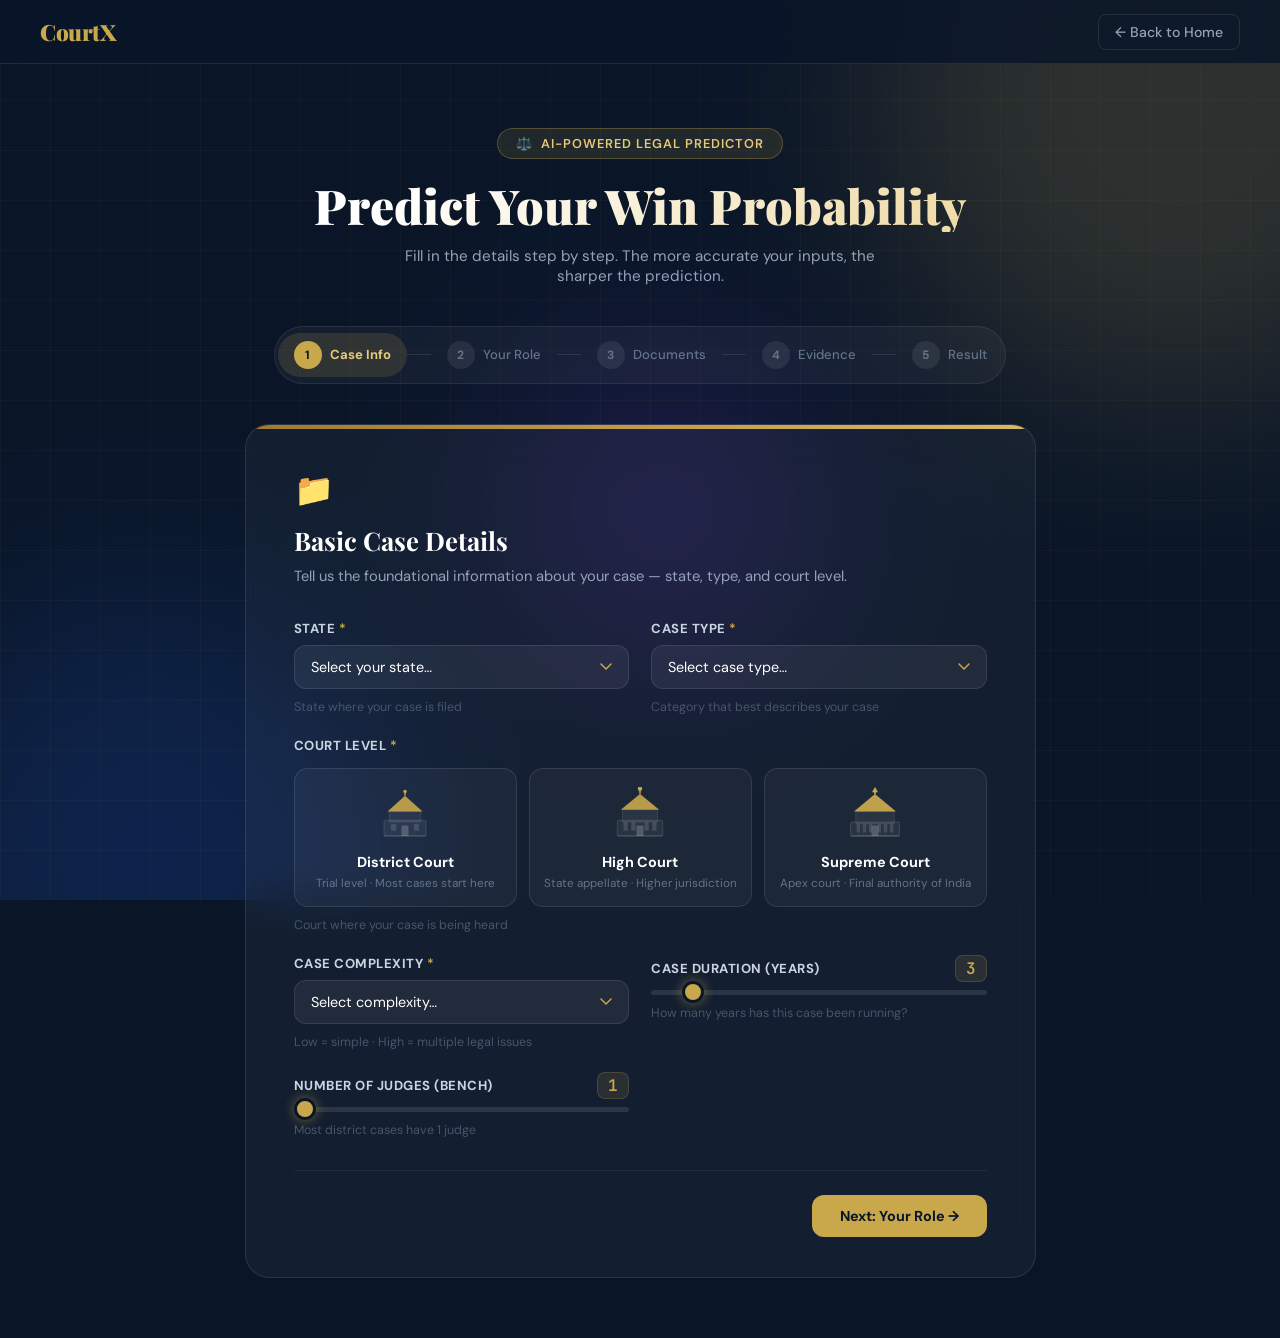
==== commit 360788c6: "updated project" ====
--- a/templates/predict.html
+++ b/templates/predict.html
@@ -28,7 +28,6 @@
     }
 
     html { scroll-behavior: smooth; }
-
     body {
       font-family: 'DM Sans', sans-serif;
       background: var(--navy);
@@ -37,434 +36,316 @@
       overflow-x: hidden;
     }
 
-    /* ── Background ── */
     .page-bg {
       position: fixed; inset: 0; pointer-events: none; z-index: 0;
-      background: var(--navy);
-      overflow: hidden;
+      background: var(--navy); overflow: hidden;
     }
     .bg-orb {
       position: absolute; border-radius: 50%;
       filter: blur(100px); opacity: 0.18;
       animation: float 12s ease-in-out infinite;
     }
-    .orb-a { width: 600px; height: 600px; background: var(--gold); top: -200px; right: -200px; animation-delay: 0s; }
-    .orb-b { width: 500px; height: 500px; background: #2563eb; bottom: -200px; left: -100px; animation-delay: 4s; }
-    .orb-c { width: 300px; height: 300px; background: #7c3aed; top: 40%; left: 40%; animation-delay: 8s; }
+    .orb-a { width:600px;height:600px;background:var(--gold);top:-200px;right:-200px;animation-delay:0s; }
+    .orb-b { width:500px;height:500px;background:#2563eb;bottom:-200px;left:-100px;animation-delay:4s; }
+    .orb-c { width:300px;height:300px;background:#7c3aed;top:40%;left:40%;animation-delay:8s; }
     @keyframes float {
-      0%, 100% { transform: translate(0, 0) scale(1); }
-      33% { transform: translate(30px, -30px) scale(1.05); }
-      66% { transform: translate(-20px, 20px) scale(0.95); }
-    }
-
+      0%,100%{transform:translate(0,0) scale(1);}
+      33%{transform:translate(30px,-30px) scale(1.05);}
+      66%{transform:translate(-20px,20px) scale(0.95);}
+    }
     .bg-grid {
-      position: absolute; inset: 0;
-      background-image:
-        linear-gradient(rgba(201,168,76,0.04) 1px, transparent 1px),
-        linear-gradient(90deg, rgba(201,168,76,0.04) 1px, transparent 1px);
-      background-size: 50px 50px;
-    }
-
-    /* ── Navbar ── */
+      position:absolute;inset:0;
+      background-image:linear-gradient(rgba(201,168,76,0.04) 1px,transparent 1px),linear-gradient(90deg,rgba(201,168,76,0.04) 1px,transparent 1px);
+      background-size:50px 50px;
+    }
+
+    /* Navbar */
     .navbar {
-      position: fixed; top: 0; left: 0; right: 0; z-index: 100;
-      background: rgba(10,22,40,0.85);
-      backdrop-filter: blur(20px);
-      border-bottom: 1px solid rgba(201,168,76,0.15);
-      height: 64px;
-      display: flex; align-items: center; padding: 0 40px;
-      justify-content: space-between;
-    }
-    .nav-logo {
-      font-family: 'Playfair Display', serif;
-      font-size: 1.4rem; color: var(--gold); text-decoration: none; font-weight: 900;
-      letter-spacing: -0.5px;
-    }
+      position:fixed;top:0;left:0;right:0;z-index:100;
+      background:rgba(10,22,40,0.85);backdrop-filter:blur(20px);
+      border-bottom:1px solid rgba(201,168,76,0.15);
+      height:64px;display:flex;align-items:center;padding:0 40px;
+      justify-content:space-between;
+    }
+    .nav-logo { font-family:'Playfair Display',serif;font-size:1.4rem;color:var(--gold);text-decoration:none;font-weight:900;letter-spacing:-0.5px; }
     .nav-back {
+      display:flex;align-items:center;gap:8px;
+      color:#94a3b8;text-decoration:none;font-size:0.88rem;font-weight:500;
+      padding:8px 16px;border-radius:8px;border:1px solid rgba(255,255,255,0.1);transition:all 0.2s;
+    }
+    .nav-back:hover{color:var(--gold);border-color:var(--gold);}
+
+    .page-wrap { position:relative;z-index:1;min-height:100vh;padding:80px 0 60px;display:flex;flex-direction:column; }
+
+    .predict-header { text-align:center;padding:48px 24px 40px; }
+    .predict-badge {
+      display:inline-flex;align-items:center;gap:8px;
+      background:rgba(201,168,76,0.12);border:1px solid rgba(201,168,76,0.3);
+      color:var(--gold-lt);padding:6px 18px;border-radius:99px;
+      font-size:0.8rem;font-weight:600;letter-spacing:1px;text-transform:uppercase;margin-bottom:20px;
+    }
+    .predict-badge::before{content:'⚖️';}
+    .predict-title {
+      font-family:'Playfair Display',serif;font-size:clamp(2rem,4vw,3rem);font-weight:900;line-height:1.1;
+      background:linear-gradient(135deg,#fff 30%,var(--gold-lt) 100%);
+      -webkit-background-clip:text;-webkit-text-fill-color:transparent;background-clip:text;margin-bottom:14px;
+    }
+    .predict-sub{color:#94a3b8;font-size:0.95rem;max-width:500px;margin:0 auto;}
+
+    /* Progress */
+    .progress-outer{max-width:780px;margin:0 auto 40px;padding:0 24px;}
+    .progress-track {
+      display:flex;align-items:center;justify-content:center;
+      background:rgba(255,255,255,0.04);border:1px solid rgba(255,255,255,0.08);
+      border-radius:99px;padding:6px 12px;gap:0;
+    }
+    .p-step{display:flex;align-items:center;gap:8px;padding:8px 16px;border-radius:99px;cursor:default;transition:all 0.3s;white-space:nowrap;}
+    .p-step-num{width:28px;height:28px;border-radius:50%;display:flex;align-items:center;justify-content:center;font-size:0.75rem;font-weight:700;background:rgba(255,255,255,0.08);color:#64748b;transition:all 0.3s;flex-shrink:0;}
+    .p-step-label{font-size:0.82rem;font-weight:500;color:#64748b;transition:color 0.3s;}
+    .p-step.active{background:rgba(201,168,76,0.15);}
+    .p-step.active .p-step-num{background:var(--gold);color:var(--navy);}
+    .p-step.active .p-step-label{color:var(--gold-lt);font-weight:700;}
+    .p-step.done .p-step-num{background:var(--green);color:white;}
+    .p-step.done .p-step-num::after{content:'✓';}
+    .p-step.done .p-step-num span{display:none;}
+    .p-step.done .p-step-label{color:#94a3b8;}
+    .p-divider{width:24px;height:1px;background:rgba(255,255,255,0.1);flex-shrink:0;}
+
+    /* Card */
+    .card-outer{max-width:860px;margin:0 auto;padding:0 24px;flex:1;}
+    .predict-card{background:rgba(255,255,255,0.04);border:1px solid rgba(255,255,255,0.10);border-radius:24px;backdrop-filter:blur(20px);overflow:hidden;}
+    .card-top-bar{height:4px;background:linear-gradient(90deg,var(--gold-dk),var(--gold),var(--gold-lt),var(--gold));background-size:200%;animation:shimmer 3s linear infinite;}
+    @keyframes shimmer{0%{background-position:0%;}100%{background-position:200%;}}
+    .card-body{padding:40px 48px;}
+    @media(max-width:640px){.card-body{padding:28px 22px;}}
+
+    /* Form Steps */
+    .form-step{display:none;animation:slideUp 0.4s ease;}
+    .form-step.active{display:block;}
+    @keyframes slideUp{from{opacity:0;transform:translateY(16px);}to{opacity:1;transform:translateY(0);}}
+
+    .step-head{margin-bottom:32px;}
+    .step-icon{font-size:2rem;margin-bottom:12px;display:block;}
+    .step-title{font-family:'Playfair Display',serif;font-size:1.6rem;font-weight:700;color:white;margin-bottom:8px;}
+    .step-desc{color:#94a3b8;font-size:0.92rem;line-height:1.6;}
+
+    /* Grid */
+    .fg{display:grid;grid-template-columns:1fr 1fr;gap:22px;margin-bottom:32px;}
+    .fg.single{grid-template-columns:1fr;}
+    .fgroup{display:flex;flex-direction:column;gap:8px;}
+    .fgroup.span2{grid-column:1/-1;}
+
+    label{font-size:0.82rem;font-weight:700;color:#cbd5e1;text-transform:uppercase;letter-spacing:0.5px;}
+    .req{color:var(--gold);}
+    .hint{font-size:0.78rem;color:#475569;margin-top:2px;}
+
+    select,input[type="range"]{width:100%;}
+    select {
+      padding:12px 16px;background:rgba(255,255,255,0.06);border:1.5px solid rgba(255,255,255,0.1);
+      border-radius:12px;color:white;font-family:'DM Sans',sans-serif;font-size:0.9rem;appearance:none;
+      background-image:url("data:image/svg+xml,%3Csvg xmlns='http://www.w3.org/2000/svg' width='12' height='8' viewBox='0 0 12 8'%3E%3Cpath d='M1 1l5 5 5-5' stroke='%23c9a84c' stroke-width='1.5' fill='none' stroke-linecap='round'/%3E%3C/svg%3E");
+      background-repeat:no-repeat;background-position:right 16px center;transition:border-color 0.2s,background 0.2s;cursor:pointer;
+    }
+    select:focus{outline:none;border-color:var(--gold);background-color:rgba(201,168,76,0.06);}
+    select option{background:#1e3050;color:white;}
+
+    /* Range */
+    .range-wrap{display:flex;flex-direction:column;gap:8px;}
+    .range-header{display:flex;justify-content:space-between;align-items:center;}
+    .range-val{font-family:'JetBrains Mono',monospace;font-size:1rem;font-weight:600;color:var(--gold);background:rgba(201,168,76,0.12);border:1px solid rgba(201,168,76,0.2);padding:2px 10px;border-radius:8px;}
+    input[type="range"]{-webkit-appearance:none;height:5px;border-radius:99px;background:rgba(255,255,255,0.1);cursor:pointer;}
+    input[type="range"]::-webkit-slider-thumb{-webkit-appearance:none;width:22px;height:22px;border-radius:50%;background:var(--gold);border:3px solid var(--navy);box-shadow:0 0 12px rgba(201,168,76,0.5);cursor:pointer;}
+
+    /* Role Cards */
+    .role-grid{display:grid;grid-template-columns:1fr 1fr;gap:12px;}
+    .role-card{padding:18px 20px;border-radius:14px;border:1.5px solid rgba(255,255,255,0.1);background:rgba(255,255,255,0.04);cursor:pointer;transition:all 0.22s;}
+    .role-card:hover{border-color:var(--gold);background:rgba(201,168,76,0.06);}
+    .role-card.selected{border-color:var(--gold);background:rgba(201,168,76,0.12);}
+    .role-card strong{display:block;font-size:0.95rem;color:white;margin-bottom:4px;}
+    .role-card small{font-size:0.78rem;color:#64748b;line-height:1.5;}
+
+    /* Pills */
+    .pills{display:flex;gap:8px;flex-wrap:wrap;}
+    .pill{padding:8px 18px;border-radius:99px;border:1.5px solid rgba(255,255,255,0.1);background:rgba(255,255,255,0.04);color:#94a3b8;font-size:0.85rem;font-weight:600;cursor:pointer;transition:all 0.2s;display:flex;flex-direction:column;align-items:center;}
+    .pill small{font-size:0.7rem;color:#475569;}
+    .pill:hover{border-color:var(--gold);color:var(--gold-lt);}
+    .pill.selected{border-color:var(--gold);background:rgba(201,168,76,0.15);color:var(--gold-lt);}
+
+    /* ── Doc Checklist — FIXED: equal height panels so bars align ── */
+    .doc-duo{display:grid;grid-template-columns:1fr 1fr;gap:20px;margin-bottom:28px;}
+    .doc-panel{border-radius:16px;overflow:hidden;border:1px solid rgba(255,255,255,0.08);display:flex;flex-direction:column;}
+    .doc-panel-head{padding:14px 18px;display:flex;justify-content:space-between;align-items:center;font-size:0.85rem;font-weight:700;}
+    .doc-panel-head.yours{background:rgba(34,197,94,0.12);color:#86efac;border-bottom:1px solid rgba(34,197,94,0.15);}
+    .doc-panel-head.theirs{background:rgba(239,68,68,0.1);color:#fca5a5;border-bottom:1px solid rgba(239,68,68,0.12);}
+    .doc-count{font-size:0.75rem;background:rgba(255,255,255,0.08);padding:2px 8px;border-radius:99px;color:#94a3b8;}
+    .doc-list{padding:10px;display:flex;flex-direction:column;gap:6px;flex:1;}
+    .doc-item{display:flex;align-items:flex-start;gap:10px;padding:10px 12px;border-radius:10px;border:1px solid rgba(255,255,255,0.06);background:rgba(255,255,255,0.03);cursor:pointer;transition:all 0.2s;font-size:0.82rem;color:#94a3b8;}
+    .doc-item input{margin-top:1px;accent-color:var(--gold);width:14px;height:14px;flex-shrink:0;cursor:pointer;}
+    .doc-item label{cursor:pointer;line-height:1.45;}
+    .doc-item.checked{border-color:rgba(201,168,76,0.3);background:rgba(201,168,76,0.08);color:#e8c97a;}
+    /* Bar always at bottom */
+    .doc-bar-section{margin-top:auto;padding:0 10px 10px;}
+    .doc-bar-wrap{height:4px;background:rgba(255,255,255,0.06);border-radius:99px;overflow:hidden;}
+    .doc-bar{height:100%;border-radius:99px;transition:width 0.4s ease;}
+    .doc-bar.g{background:var(--green);}
+    .doc-bar.r{background:var(--red);}
+    .doc-pct{font-size:0.75rem;color:#475569;text-align:center;padding:6px 0 0;display:block;}
+
+    /* ── Evidence Section — IMPROVED ── */
+    .ev-sides-wrap {
+      display: grid;
+      grid-template-columns: 1fr 1px 1fr;
+      gap: 0;
+      margin-bottom: 20px;
+    }
+    .ev-side-divider {
+      background: rgba(255,255,255,0.08);
+      align-self: stretch;
+    }
+    .ev-side-panel { padding: 0 18px; }
+    .ev-side-panel:first-child { padding-left: 0; }
+    .ev-side-panel:last-child { padding-right: 0; }
+
+    .ev-side-header {
       display: flex; align-items: center; gap: 8px;
-      color: #94a3b8; text-decoration: none; font-size: 0.88rem; font-weight: 500;
-      padding: 8px 16px; border-radius: 8px; border: 1px solid rgba(255,255,255,0.1);
-      transition: all 0.2s;
-    }
-    .nav-back:hover { color: var(--gold); border-color: var(--gold); }
-
-    /* ── Main Layout ── */
-    .page-wrap {
-      position: relative; z-index: 1;
-      min-height: 100vh;
-      padding: 80px 0 60px;
-      display: flex; flex-direction: column;
-    }
-
-    .predict-header {
-      text-align: center;
-      padding: 48px 24px 40px;
-    }
-    .predict-badge {
-      display: inline-flex; align-items: center; gap: 8px;
-      background: rgba(201,168,76,0.12);
-      border: 1px solid rgba(201,168,76,0.3);
-      color: var(--gold-lt);
-      padding: 6px 18px; border-radius: 99px;
-      font-size: 0.8rem; font-weight: 600; letter-spacing: 1px;
-      text-transform: uppercase; margin-bottom: 20px;
-    }
-    .predict-badge::before { content: '⚖️'; }
-    .predict-title {
-      font-family: 'Playfair Display', serif;
-      font-size: clamp(2rem, 4vw, 3rem);
-      font-weight: 900; line-height: 1.1;
-      background: linear-gradient(135deg, #fff 30%, var(--gold-lt) 100%);
-      -webkit-background-clip: text; -webkit-text-fill-color: transparent;
-      background-clip: text;
+      padding: 10px 14px; border-radius: 12px;
       margin-bottom: 14px;
     }
-    .predict-sub { color: #94a3b8; font-size: 0.95rem; max-width: 500px; margin: 0 auto; }
-
-    /* ── Progress Tracker ── */
-    .progress-outer {
-      max-width: 780px; margin: 0 auto 40px;
-      padding: 0 24px;
-    }
-    .progress-track {
-      display: flex; align-items: center; justify-content: center;
-      background: rgba(255,255,255,0.04);
-      border: 1px solid rgba(255,255,255,0.08);
-      border-radius: 99px; padding: 6px 12px;
-      gap: 0;
-    }
-    .p-step {
-      display: flex; align-items: center; gap: 8px;
-      padding: 8px 16px; border-radius: 99px;
-      cursor: default; transition: all 0.3s; white-space: nowrap;
-    }
-    .p-step-num {
-      width: 28px; height: 28px; border-radius: 50%;
-      display: flex; align-items: center; justify-content: center;
-      font-size: 0.75rem; font-weight: 700;
-      background: rgba(255,255,255,0.08); color: #64748b;
-      transition: all 0.3s; flex-shrink: 0;
-    }
-    .p-step-label { font-size: 0.82rem; font-weight: 500; color: #64748b; transition: color 0.3s; }
-    .p-step.active { background: rgba(201,168,76,0.15); }
-    .p-step.active .p-step-num { background: var(--gold); color: var(--navy); }
-    .p-step.active .p-step-label { color: var(--gold-lt); font-weight: 700; }
-    .p-step.done .p-step-num { background: var(--green); color: white; }
-    .p-step.done .p-step-num::after { content: '✓'; }
-    .p-step.done .p-step-num span { display: none; }
-    .p-step.done .p-step-label { color: #94a3b8; }
-    .p-divider { width: 24px; height: 1px; background: rgba(255,255,255,0.1); flex-shrink: 0; }
-
-    /* ── Main Card ── */
-    .card-outer {
-      max-width: 860px; margin: 0 auto;
-      padding: 0 24px;
-      flex: 1;
-    }
-    .predict-card {
-      background: rgba(255,255,255,0.04);
-      border: 1px solid rgba(255,255,255,0.10);
-      border-radius: 24px;
-      backdrop-filter: blur(20px);
-      overflow: hidden;
-    }
-    .card-top-bar {
-      height: 4px;
-      background: linear-gradient(90deg, var(--gold-dk), var(--gold), var(--gold-lt), var(--gold));
-      background-size: 200%;
-      animation: shimmer 3s linear infinite;
-    }
-    @keyframes shimmer { 0% { background-position: 0%; } 100% { background-position: 200%; } }
-
-    .card-body { padding: 40px 48px; }
-    @media (max-width: 640px) { .card-body { padding: 28px 22px; } }
-
-    /* ── Form Steps ── */
-    .form-step { display: none; animation: slideUp 0.4s ease; }
-    .form-step.active { display: block; }
-    @keyframes slideUp {
-      from { opacity: 0; transform: translateY(16px); }
-      to   { opacity: 1; transform: translateY(0); }
-    }
-
-    .step-head { margin-bottom: 32px; }
-    .step-icon { font-size: 2rem; margin-bottom: 12px; display: block; }
-    .step-title {
-      font-family: 'Playfair Display', serif;
-      font-size: 1.6rem; font-weight: 700; color: white;
-      margin-bottom: 8px;
-    }
-    .step-desc { color: #94a3b8; font-size: 0.92rem; line-height: 1.6; }
-
-    /* ── Grid ── */
-    .fg { display: grid; grid-template-columns: 1fr 1fr; gap: 22px; margin-bottom: 32px; }
-    .fg.single { grid-template-columns: 1fr; }
-    .fgroup { display: flex; flex-direction: column; gap: 8px; }
-    .fgroup.span2 { grid-column: 1 / -1; }
-
-    label {
-      font-size: 0.82rem; font-weight: 700; color: #cbd5e1;
-      text-transform: uppercase; letter-spacing: 0.5px;
-    }
-    .req { color: var(--gold); }
-    .hint { font-size: 0.78rem; color: #475569; margin-top: 2px; }
-
-    select, input[type="range"] { width: 100%; }
-    select {
-      padding: 12px 16px;
-      background: rgba(255,255,255,0.06);
-      border: 1.5px solid rgba(255,255,255,0.1);
-      border-radius: 12px;
-      color: white; font-family: 'DM Sans', sans-serif;
-      font-size: 0.9rem;
-      appearance: none;
-      background-image: url("data:image/svg+xml,%3Csvg xmlns='http://www.w3.org/2000/svg' width='12' height='8' viewBox='0 0 12 8'%3E%3Cpath d='M1 1l5 5 5-5' stroke='%23c9a84c' stroke-width='1.5' fill='none' stroke-linecap='round'/%3E%3C/svg%3E");
-      background-repeat: no-repeat; background-position: right 16px center;
-      transition: border-color 0.2s, background 0.2s;
-      cursor: pointer;
-    }
-    select:focus { outline: none; border-color: var(--gold); background-color: rgba(201,168,76,0.06); }
-    select option { background: #1e3050; color: white; }
-
-    /* Range Slider */
-    .range-wrap { display: flex; flex-direction: column; gap: 8px; }
-    .range-header { display: flex; justify-content: space-between; align-items: center; }
-    .range-val {
-      font-family: 'JetBrains Mono', monospace;
-      font-size: 1rem; font-weight: 600; color: var(--gold);
-      background: rgba(201,168,76,0.12); border: 1px solid rgba(201,168,76,0.2);
-      padding: 2px 10px; border-radius: 8px;
-    }
-    input[type="range"] {
-      -webkit-appearance: none; height: 5px; border-radius: 99px;
-      background: rgba(255,255,255,0.1); cursor: pointer;
-    }
-    input[type="range"]::-webkit-slider-thumb {
-      -webkit-appearance: none; width: 22px; height: 22px; border-radius: 50%;
-      background: var(--gold); border: 3px solid var(--navy);
-      box-shadow: 0 0 12px rgba(201,168,76,0.5); cursor: pointer;
-    }
-
-    /* ── Role Cards ── */
-    .role-grid { display: grid; grid-template-columns: 1fr 1fr; gap: 12px; }
-    .role-card {
-      padding: 18px 20px; border-radius: 14px;
-      border: 1.5px solid rgba(255,255,255,0.1);
-      background: rgba(255,255,255,0.04);
-      cursor: pointer; transition: all 0.22s;
-    }
-    .role-card:hover { border-color: var(--gold); background: rgba(201,168,76,0.06); }
-    .role-card.selected { border-color: var(--gold); background: rgba(201,168,76,0.12); }
-    .role-card strong { display: block; font-size: 0.95rem; color: white; margin-bottom: 4px; }
-    .role-card small { font-size: 0.78rem; color: #64748b; line-height: 1.5; }
-
-    /* ── Pills ── */
-    .pills { display: flex; gap: 8px; flex-wrap: wrap; }
-    .pill {
-      padding: 8px 18px; border-radius: 99px;
-      border: 1.5px solid rgba(255,255,255,0.1);
-      background: rgba(255,255,255,0.04);
-      color: #94a3b8; font-size: 0.85rem; font-weight: 600;
-      cursor: pointer; transition: all 0.2s;
-      display: flex; flex-direction: column; align-items: center;
-    }
-    .pill small { font-size: 0.7rem; color: #475569; }
-    .pill:hover { border-color: var(--gold); color: var(--gold-lt); }
-    .pill.selected { border-color: var(--gold); background: rgba(201,168,76,0.15); color: var(--gold-lt); }
-
-    /* ── Doc Checklist ── */
-    .doc-duo { display: grid; grid-template-columns: 1fr 1fr; gap: 20px; margin-bottom: 28px; }
-    .doc-panel {
-      border-radius: 16px; overflow: hidden;
-      border: 1px solid rgba(255,255,255,0.08);
-    }
-    .doc-panel-head {
-      padding: 14px 18px; display: flex; justify-content: space-between; align-items: center;
-      font-size: 0.85rem; font-weight: 700;
-    }
-    .doc-panel-head.yours { background: rgba(34,197,94,0.12); color: #86efac; border-bottom: 1px solid rgba(34,197,94,0.15); }
-    .doc-panel-head.theirs { background: rgba(239,68,68,0.1); color: #fca5a5; border-bottom: 1px solid rgba(239,68,68,0.12); }
-    .doc-count { font-size: 0.75rem; background: rgba(255,255,255,0.08); padding: 2px 8px; border-radius: 99px; color: #94a3b8; }
-    .doc-list { padding: 10px; display: flex; flex-direction: column; gap: 6px; min-height: 80px; }
-    .doc-item {
-      display: flex; align-items: flex-start; gap: 10px;
-      padding: 10px 12px; border-radius: 10px;
-      border: 1px solid rgba(255,255,255,0.06);
-      background: rgba(255,255,255,0.03);
-      cursor: pointer; transition: all 0.2s; font-size: 0.82rem; color: #94a3b8;
-    }
-    .doc-item input { margin-top: 1px; accent-color: var(--gold); width: 14px; height: 14px; flex-shrink: 0; cursor: pointer; }
-    .doc-item label { cursor: pointer; line-height: 1.45; }
-    .doc-item.checked { border-color: rgba(201,168,76,0.3); background: rgba(201,168,76,0.08); color: #e8c97a; }
-    .doc-bar-wrap { height: 4px; background: rgba(255,255,255,0.06); margin: 0 10px 0; border-radius: 99px; overflow: hidden; }
-    .doc-bar { height: 100%; border-radius: 99px; transition: width 0.4s ease; }
-    .doc-bar.g { background: var(--green); }
-    .doc-bar.r { background: var(--red); }
-    .doc-pct { font-size: 0.75rem; color: #475569; text-align: center; padding: 6px 0 12px; display: block; }
-
-    /* ── Evidence Cards ── */
-    .ev-quad { display: grid; grid-template-columns: repeat(4, 1fr); gap: 10px; }
+    .ev-side-header.yours-h {
+      background: rgba(34,197,94,0.08);
+      border: 1px solid rgba(34,197,94,0.2);
+    }
+    .ev-side-header.theirs-h {
+      background: rgba(239,68,68,0.07);
+      border: 1px solid rgba(239,68,68,0.18);
+    }
+    .ev-side-dot { width:8px;height:8px;border-radius:50%;flex-shrink:0; }
+    .ev-side-dot.g { background:#22c55e; }
+    .ev-side-dot.r { background:#ef4444; }
+    .ev-side-label { font-size:0.78rem;font-weight:700;letter-spacing:0.5px;text-transform:uppercase; }
+    .ev-side-label.g { color:#86efac; }
+    .ev-side-label.r { color:#fca5a5; }
+
+    .ev-quad { display:grid;grid-template-columns:1fr 1fr;gap:8px; }
     .ev-card {
-      padding: 20px 12px; border-radius: 14px;
-      border: 1.5px solid rgba(255,255,255,0.08);
-      background: rgba(255,255,255,0.04);
-      cursor: pointer; text-align: center; transition: all 0.22s;
-    }
-    .ev-card:hover { border-color: var(--gold); background: rgba(201,168,76,0.06); }
-    .ev-card.selected { border-color: var(--gold); background: rgba(201,168,76,0.14); }
-    .ev-icon { font-size: 1.8rem; margin-bottom: 8px; display: block; }
-    .ev-card strong { display: block; font-size: 0.88rem; color: white; margin-bottom: 4px; }
-    .ev-card small { font-size: 0.72rem; color: #475569; line-height: 1.4; display: block; }
-
-    .ev-score {
-      background: rgba(255,255,255,0.04); border: 1px solid rgba(255,255,255,0.08);
-      border-radius: 14px; padding: 18px 24px;
-      text-align: center; margin-top: 16px;
-    }
-    .ev-score-label { font-size: 0.7rem; font-weight: 700; letter-spacing: 1.5px; text-transform: uppercase; color: #475569; margin-bottom: 6px; }
-    .ev-score-detail { font-size: 0.95rem; color: #94a3b8; }
-
-    /* ── Step Actions ── */
-    .step-actions {
-      display: flex; gap: 12px; justify-content: flex-end;
-      padding-top: 24px; border-top: 1px solid rgba(255,255,255,0.06);
-    }
-    .btn-back {
-      background: transparent; color: #64748b;
-      border: 1px solid rgba(255,255,255,0.1);
-      padding: 12px 24px; border-radius: 12px;
-      font-family: 'DM Sans', sans-serif; font-size: 0.9rem; font-weight: 600;
-      cursor: pointer; transition: all 0.2s;
-    }
-    .btn-back:hover { border-color: #64748b; color: #94a3b8; }
-    .btn-next {
-      background: var(--gold); color: var(--navy);
-      border: none; padding: 12px 28px; border-radius: 12px;
-      font-family: 'DM Sans', sans-serif; font-size: 0.9rem; font-weight: 700;
-      cursor: pointer; transition: all 0.2s;
-    }
-    .btn-next:hover { background: var(--gold-lt); transform: translateY(-1px); }
-    .btn-predict {
-      background: linear-gradient(135deg, var(--gold-dk), var(--gold), var(--gold-lt));
-      background-size: 200%;
-      color: var(--navy); border: none;
-      padding: 14px 32px; border-radius: 12px;
-      font-family: 'DM Sans', sans-serif; font-size: 1rem; font-weight: 800;
-      cursor: pointer; transition: all 0.25s;
-      animation: shimmer 3s linear infinite;
-      box-shadow: 0 4px 24px rgba(201,168,76,0.3);
-    }
-    .btn-predict:hover { transform: translateY(-2px); box-shadow: 0 8px 32px rgba(201,168,76,0.45); }
-
-    /* ── Result ── */
-    .result-loading {
-      text-align: center; padding: 60px 0;
-    }
-    .spinner-ring {
-      width: 56px; height: 56px;
-      border: 4px solid rgba(201,168,76,0.2);
-      border-top-color: var(--gold);
-      border-radius: 50%;
-      animation: spin 0.9s linear infinite;
-      margin: 0 auto 20px;
-    }
-    @keyframes spin { to { transform: rotate(360deg); } }
-    .result-loading p { color: #64748b; font-size: 0.95rem; }
-    .loading-dots::after {
-      content: '';
-      animation: dots 1.5s steps(3) infinite;
-    }
-    @keyframes dots {
-      0% { content: '.'; }
-      33% { content: '..'; }
-      66% { content: '...'; }
-    }
-
-    /* Result Content */
-    .gauge-wrap { text-align: center; margin-bottom: 36px; }
-    .gauge-svg { width: 300px; max-width: 100%; }
-    .gauge-pct {
-      font-family: 'Playfair Display', serif;
-      font-size: 3.2rem; font-weight: 900;
-      background: linear-gradient(135deg, #fff, var(--gold-lt));
-      -webkit-background-clip: text; -webkit-text-fill-color: transparent;
-      background-clip: text;
-      display: block; margin-top: -10px;
-    }
-    .gauge-verdict { font-size: 1.1rem; font-weight: 700; margin-top: 6px; display: block; }
-
-    .res-cards { display: grid; grid-template-columns: repeat(4, 1fr); gap: 14px; margin-bottom: 32px; }
-    .res-card {
-      background: rgba(255,255,255,0.05); border: 1px solid rgba(255,255,255,0.08);
-      border-radius: 14px; padding: 18px 16px; text-align: center;
-    }
-    .res-label { display: block; font-size: 0.72rem; font-weight: 700; color: #475569; text-transform: uppercase; letter-spacing: 0.5px; margin-bottom: 8px; }
-    .res-val { display: block; font-family: 'JetBrains Mono', monospace; font-size: 1.5rem; font-weight: 700; color: white; }
-    .res-verdict-badge { font-size: 0.95rem !important; font-family: 'DM Sans', sans-serif !important; font-weight: 800 !important; }
-
-    .factors-duo { display: grid; grid-template-columns: 1fr 1fr; gap: 18px; margin-bottom: 28px; }
-    .factor-panel { border-radius: 14px; padding: 22px; }
-    .factor-panel.pos { background: rgba(34,197,94,0.06); border: 1px solid rgba(34,197,94,0.2); }
-    .factor-panel.neg { background: rgba(239,68,68,0.06); border: 1px solid rgba(239,68,68,0.18); }
-    .factor-panel h4 { font-size: 0.88rem; font-weight: 700; margin-bottom: 14px; color: #cbd5e1; }
-    .factor-panel ul { list-style: none; display: flex; flex-direction: column; gap: 8px; }
-    .factor-panel li { font-size: 0.84rem; color: #94a3b8; display: flex; justify-content: space-between; align-items: center; }
-    .factor-panel li span { font-weight: 700; font-size: 0.78rem; padding: 2px 8px; border-radius: 6px; font-family: 'JetBrains Mono', monospace; }
-    .factor-panel.pos li span { background: rgba(34,197,94,0.18); color: #86efac; }
-    .factor-panel.neg li span { background: rgba(239,68,68,0.15); color: #fca5a5; }
-
-    .shap-wrap { margin-bottom: 28px; }
-    .shap-wrap h4 { font-size: 1rem; font-weight: 700; color: white; margin-bottom: 4px; }
-    .shap-sub { font-size: 0.82rem; color: #475569; margin-bottom: 18px; }
-    .shap-rows { display: flex; flex-direction: column; gap: 7px; }
-    .shap-row { display: flex; align-items: center; gap: 12px; }
-    .shap-lbl { width: 190px; font-size: 0.8rem; color: #94a3b8; text-align: right; flex-shrink: 0; }
-    .shap-bar-outer { flex: 1; height: 22px; background: rgba(255,255,255,0.05); border-radius: 6px; overflow: hidden; }
-    .shap-bar-inner {
-      height: 100%; border-radius: 6px;
-      display: flex; align-items: center; padding-left: 8px;
-      font-size: 0.74rem; font-weight: 700; color: white;
-      min-width: 28px; transition: width 0.7s ease;
-    }
-    .shap-num { width: 54px; font-size: 0.78rem; font-weight: 700; font-family: 'JetBrains Mono', monospace; flex-shrink: 0; }
-
-    .disclaimer {
-      background: rgba(245,158,11,0.07); border: 1px solid rgba(245,158,11,0.2);
-      border-radius: 12px; padding: 14px 18px; font-size: 0.82rem; color: #92400e;
-      margin-bottom: 24px; line-height: 1.65; color: #fcd34d;
-    }
-
-    /* ── Responsive ── */
-    @media (max-width: 700px) {
-      .fg { grid-template-columns: 1fr; }
-      .doc-duo { grid-template-columns: 1fr; }
-      .res-cards { grid-template-columns: 1fr 1fr; }
-      .factors-duo { grid-template-columns: 1fr; }
-      .ev-quad { grid-template-columns: 1fr 1fr; }
-      .role-grid { grid-template-columns: 1fr; }
-      .progress-track { gap: 0; }
-      .p-step-label { display: none; }
-      .shap-lbl { width: 100px; font-size: 0.72rem; }
-    }
-
-    /* ── Floating particles ── */
-    .particle {
-      position: fixed; border-radius: 50%;
-      background: var(--gold); opacity: 0;
-      pointer-events: none; z-index: 0;
-      animation: particleFloat linear infinite;
-    }
-    @keyframes particleFloat {
-      0%   { opacity: 0; transform: translateY(0) scale(0); }
-      10%  { opacity: 0.4; }
-      90%  { opacity: 0.1; }
-      100% { opacity: 0; transform: translateY(-100vh) scale(1); }
-    }
+      padding:16px 10px 12px;border-radius:12px;
+      border:1.5px solid rgba(255,255,255,0.08);
+      background:rgba(255,255,255,0.04);
+      cursor:pointer;text-align:center;transition:all 0.22s;
+    }
+    .ev-card:hover{border-color:var(--gold);background:rgba(201,168,76,0.06);}
+    .ev-card.selected{border-color:var(--gold);background:rgba(201,168,76,0.14);}
+    .ev-icon{font-size:1.6rem;margin-bottom:6px;display:block;}
+    .ev-card strong{display:block;font-size:0.85rem;color:white;margin-bottom:3px;}
+    .ev-card small{font-size:0.7rem;color:#475569;line-height:1.4;display:block;}
+    .ev-badge {
+      display:inline-block;margin-top:6px;font-size:0.68rem;font-weight:700;
+      padding:2px 8px;border-radius:99px;letter-spacing:0.3px;
+    }
+    .badge-none{background:rgba(107,114,128,0.15);color:#94a3b8;}
+    .badge-weak{background:rgba(245,158,11,0.15);color:#f59e0b;}
+    .badge-medium{background:rgba(59,130,246,0.15);color:#60a5fa;}
+    .badge-strong{background:rgba(34,197,94,0.15);color:#22c55e;}
+
+    /* Net score bar */
+    .ev-net-box {
+      background:rgba(255,255,255,0.04);border:1px solid rgba(255,255,255,0.08);
+      border-radius:14px;padding:16px 20px;margin-bottom:28px;
+    }
+    .ev-net-label{font-size:0.7rem;font-weight:700;letter-spacing:1.5px;text-transform:uppercase;color:#475569;margin-bottom:12px;text-align:center;}
+    .ev-bars-grid{display:grid;grid-template-columns:1fr 1fr;gap:12px;margin-bottom:10px;}
+    .ev-bar-row{display:flex;flex-direction:column;gap:6px;}
+    .ev-bar-side-label{font-size:0.75rem;font-weight:700;margin-bottom:2px;}
+    .ev-bar-side-label.g{color:#86efac;}
+    .ev-bar-side-label.r{color:#fca5a5;}
+    .ev-bar-track{height:8px;background:rgba(255,255,255,0.06);border-radius:99px;overflow:hidden;}
+    .ev-bar-fill{height:100%;border-radius:99px;transition:width 0.5s ease;width:0%;}
+    .ev-bar-fill.g{background:var(--green);}
+    .ev-bar-fill.r{background:var(--red);}
+    .ev-bar-pct{font-size:0.72rem;color:#475569;margin-top:3px;}
+    .ev-verdict{text-align:center;font-size:0.92rem;color:#94a3b8;padding-top:8px;border-top:1px solid rgba(255,255,255,0.06);}
+
+    /* Court Level Cards */
+    .court-level-grid{display:grid;grid-template-columns:repeat(3,1fr);gap:12px;margin-top:6px;}
+    .court-lvl-card{padding:18px 14px 14px;border-radius:14px;border:1.5px solid rgba(255,255,255,0.1);background:rgba(255,255,255,0.04);cursor:pointer;text-align:center;transition:all 0.22s;position:relative;}
+    .court-lvl-card:hover{border-color:var(--gold);background:rgba(201,168,76,0.06);}
+    .court-lvl-card.selected{border-color:var(--gold);background:rgba(201,168,76,0.13);}
+    .clc-svg{width:56px;height:56px;margin:0 auto 10px;display:block;}
+    .clc-name{font-size:0.9rem;font-weight:700;color:white;margin-bottom:4px;}
+    .clc-sub{font-size:0.73rem;color:#64748b;line-height:1.4;}
+    .clc-tick{position:absolute;top:8px;right:10px;width:18px;height:18px;border-radius:50%;background:var(--gold);color:var(--navy);font-size:0.65rem;font-weight:900;display:none;align-items:center;justify-content:center;}
+    .court-lvl-card.selected .clc-tick{display:flex;}
+    @media(max-width:600px){.court-level-grid{grid-template-columns:1fr;}}
+
+    /* Step Actions */
+    .step-actions{display:flex;gap:12px;justify-content:flex-end;padding-top:24px;border-top:1px solid rgba(255,255,255,0.06);}
+    .btn-back{background:transparent;color:#64748b;border:1px solid rgba(255,255,255,0.1);padding:12px 24px;border-radius:12px;font-family:'DM Sans',sans-serif;font-size:0.9rem;font-weight:600;cursor:pointer;transition:all 0.2s;}
+    .btn-back:hover{border-color:#64748b;color:#94a3b8;}
+    .btn-next{background:var(--gold);color:var(--navy);border:none;padding:12px 28px;border-radius:12px;font-family:'DM Sans',sans-serif;font-size:0.9rem;font-weight:700;cursor:pointer;transition:all 0.2s;}
+    .btn-next:hover{background:var(--gold-lt);transform:translateY(-1px);}
+    .btn-predict{background:linear-gradient(135deg,var(--gold-dk),var(--gold),var(--gold-lt));background-size:200%;color:var(--navy);border:none;padding:14px 32px;border-radius:12px;font-family:'DM Sans',sans-serif;font-size:1rem;font-weight:800;cursor:pointer;transition:all 0.25s;animation:shimmer 3s linear infinite;box-shadow:0 4px 24px rgba(201,168,76,0.3);}
+    .btn-predict:hover{transform:translateY(-2px);box-shadow:0 8px 32px rgba(201,168,76,0.45);}
+
+    /* Result */
+    .result-loading{text-align:center;padding:60px 0;}
+    .spinner-ring{width:56px;height:56px;border:4px solid rgba(201,168,76,0.2);border-top-color:var(--gold);border-radius:50%;animation:spin 0.9s linear infinite;margin:0 auto 20px;}
+    @keyframes spin{to{transform:rotate(360deg);}}
+    .result-loading p{color:#64748b;font-size:0.95rem;}
+    .loading-dots::after{content:'';animation:dots 1.5s steps(3) infinite;}
+    @keyframes dots{0%{content:'.';}33%{content:'..';}66%{content:'...';}  }
+
+    .gauge-wrap{text-align:center;margin-bottom:36px;}
+    .gauge-svg{width:300px;max-width:100%;}
+    .gauge-pct{font-family:'Playfair Display',serif;font-size:3.2rem;font-weight:900;background:linear-gradient(135deg,#fff,var(--gold-lt));-webkit-background-clip:text;-webkit-text-fill-color:transparent;background-clip:text;display:block;margin-top:-10px;}
+    .gauge-verdict{font-size:1.1rem;font-weight:700;margin-top:6px;display:block;}
+
+    .res-cards{display:grid;grid-template-columns:repeat(4,1fr);gap:14px;margin-bottom:32px;}
+    .res-card{background:rgba(255,255,255,0.05);border:1px solid rgba(255,255,255,0.08);border-radius:14px;padding:18px 16px;text-align:center;}
+    .res-label{display:block;font-size:0.72rem;font-weight:700;color:#475569;text-transform:uppercase;letter-spacing:0.5px;margin-bottom:8px;}
+    .res-val{display:block;font-family:'JetBrains Mono',monospace;font-size:1.5rem;font-weight:700;color:white;}
+    .res-verdict-badge{font-size:0.95rem!important;font-family:'DM Sans',sans-serif!important;font-weight:800!important;}
+
+    .factors-duo{display:grid;grid-template-columns:1fr 1fr;gap:18px;margin-bottom:28px;}
+    .factor-panel{border-radius:14px;padding:22px;}
+    .factor-panel.pos{background:rgba(34,197,94,0.06);border:1px solid rgba(34,197,94,0.2);}
+    .factor-panel.neg{background:rgba(239,68,68,0.06);border:1px solid rgba(239,68,68,0.18);}
+    .factor-panel h4{font-size:0.88rem;font-weight:700;margin-bottom:14px;color:#cbd5e1;}
+    .factor-panel ul{list-style:none;display:flex;flex-direction:column;gap:8px;}
+    .factor-panel li{font-size:0.84rem;color:#94a3b8;display:flex;justify-content:space-between;align-items:center;}
+    .factor-panel li span{font-weight:700;font-size:0.78rem;padding:2px 8px;border-radius:6px;font-family:'JetBrains Mono',monospace;}
+    .factor-panel.pos li span{background:rgba(34,197,94,0.18);color:#86efac;}
+    .factor-panel.neg li span{background:rgba(239,68,68,0.15);color:#fca5a5;}
+
+    .shap-wrap{margin-bottom:28px;}
+    .shap-wrap h4{font-size:1rem;font-weight:700;color:white;margin-bottom:4px;}
+    .shap-sub{font-size:0.82rem;color:#475569;margin-bottom:18px;}
+    .shap-rows{display:flex;flex-direction:column;gap:7px;}
+    .shap-row{display:flex;align-items:center;gap:12px;}
+    .shap-lbl{width:190px;font-size:0.8rem;color:#94a3b8;text-align:right;flex-shrink:0;}
+    .shap-bar-outer{flex:1;height:22px;background:rgba(255,255,255,0.05);border-radius:6px;overflow:hidden;}
+    .shap-bar-inner{height:100%;border-radius:6px;display:flex;align-items:center;padding-left:8px;font-size:0.74rem;font-weight:700;color:white;min-width:28px;transition:width 0.7s ease;}
+    .shap-num{width:54px;font-size:0.78rem;font-weight:700;font-family:'JetBrains Mono',monospace;flex-shrink:0;}
+
+    .disclaimer{background:rgba(245,158,11,0.07);border:1px solid rgba(245,158,11,0.2);border-radius:12px;padding:14px 18px;font-size:0.82rem;margin-bottom:24px;line-height:1.65;color:#fcd34d;}
+
+    @media(max-width:700px){
+      .fg{grid-template-columns:1fr;}
+      .doc-duo{grid-template-columns:1fr;}
+      .res-cards{grid-template-columns:1fr 1fr;}
+      .factors-duo{grid-template-columns:1fr;}
+      .ev-sides-wrap{grid-template-columns:1fr;}.ev-side-divider{display:none;}
+      .role-grid{grid-template-columns:1fr;}
+      .progress-track{gap:0;}.p-step-label{display:none;}
+      .shap-lbl{width:100px;font-size:0.72rem;}
+      .ev-bars-grid{grid-template-columns:1fr;}
+    }
+
+    .particle{position:fixed;border-radius:50%;background:var(--gold);opacity:0;pointer-events:none;z-index:0;animation:particleFloat linear infinite;}
+    @keyframes particleFloat{0%{opacity:0;transform:translateY(0) scale(0);}10%{opacity:0.4;}90%{opacity:0.1;}100%{opacity:0;transform:translateY(-100vh) scale(1);}}
   </style>
 </head>
 <body>
 
-  <!-- Background -->
   <div class="page-bg">
     <div class="bg-orb orb-a"></div>
     <div class="bg-orb orb-b"></div>
@@ -472,53 +353,32 @@
     <div class="bg-grid"></div>
   </div>
 
-  <!-- Navbar -->
   <nav class="navbar">
     <a class="nav-logo" href="/">CourtX</a>
     <a class="nav-back" href="/">← Back to Home</a>
   </nav>
 
-  <!-- Page Wrap -->
   <div class="page-wrap">
-
-    <!-- Header -->
     <div class="predict-header">
       <div class="predict-badge">AI-Powered Legal Predictor</div>
       <h1 class="predict-title">Predict Your Win Probability</h1>
       <p class="predict-sub">Fill in the details step by step. The more accurate your inputs, the sharper the prediction.</p>
     </div>
 
-    <!-- Progress -->
     <div class="progress-outer">
       <div class="progress-track">
-        <div class="p-step active" data-step="1">
-          <div class="p-step-num"><span>1</span></div>
-          <div class="p-step-label">Case Info</div>
-        </div>
+        <div class="p-step active" data-step="1"><div class="p-step-num"><span>1</span></div><div class="p-step-label">Case Info</div></div>
         <div class="p-divider"></div>
-        <div class="p-step" data-step="2">
-          <div class="p-step-num"><span>2</span></div>
-          <div class="p-step-label">Your Role</div>
-        </div>
+        <div class="p-step" data-step="2"><div class="p-step-num"><span>2</span></div><div class="p-step-label">Your Role</div></div>
         <div class="p-divider"></div>
-        <div class="p-step" data-step="3">
-          <div class="p-step-num"><span>3</span></div>
-          <div class="p-step-label">Documents</div>
-        </div>
+        <div class="p-step" data-step="3"><div class="p-step-num"><span>3</span></div><div class="p-step-label">Documents</div></div>
         <div class="p-divider"></div>
-        <div class="p-step" data-step="4">
-          <div class="p-step-num"><span>4</span></div>
-          <div class="p-step-label">Evidence</div>
-        </div>
+        <div class="p-step" data-step="4"><div class="p-step-num"><span>4</span></div><div class="p-step-label">Evidence</div></div>
         <div class="p-divider"></div>
-        <div class="p-step" data-step="5">
-          <div class="p-step-num"><span>5</span></div>
-          <div class="p-step-label">Result</div>
-        </div>
+        <div class="p-step" data-step="5"><div class="p-step-num"><span>5</span></div><div class="p-step-label">Result</div></div>
       </div>
     </div>
 
-    <!-- Card -->
     <div class="card-outer">
       <div class="predict-card">
         <div class="card-top-bar"></div>
@@ -542,15 +402,74 @@
                 <select id="case_type"><option value="">Select case type…</option></select>
                 <span class="hint">Category that best describes your case</span>
               </div>
-              <div class="fgroup">
+
+              <!-- COURT LEVEL — Visual Cards -->
+              <div class="fgroup span2">
                 <label>Court Level <span class="req">*</span></label>
-                <select id="court_level">
-                  <option value="">Select court level…</option>
-                  <option>District Court</option>
-                  <option>High Court</option>
-                  <option>Supreme Court</option>
-                </select>
-              </div>
+                <div class="court-level-grid" id="court-level-grid">
+
+                  <div class="court-lvl-card" data-val="District Court" onclick="selectCourtLevel(this)">
+                    <div class="clc-tick">✓</div>
+                    <svg class="clc-svg" viewBox="0 0 64 64" fill="none" xmlns="http://www.w3.org/2000/svg">
+                      <rect x="8" y="38" width="48" height="18" rx="2" fill="rgba(255,255,255,0.06)" stroke="rgba(255,255,255,0.15)" stroke-width="1"/>
+                      <rect x="14" y="28" width="36" height="12" rx="1" fill="rgba(255,255,255,0.06)" stroke="rgba(255,255,255,0.12)" stroke-width="1"/>
+                      <polygon points="32,10 52,28 12,28" fill="#c9a84c" opacity="0.9"/>
+                      <rect x="28" y="44" width="8" height="12" rx="1" fill="rgba(255,255,255,0.2)"/>
+                      <rect x="16" y="42" width="6" height="8" rx="1" fill="rgba(255,255,255,0.12)"/>
+                      <rect x="42" y="42" width="6" height="8" rx="1" fill="rgba(255,255,255,0.12)"/>
+                      <line x1="32" y1="10" x2="32" y2="6" stroke="#c9a84c" stroke-width="1.5"/>
+                      <circle cx="32" cy="5" r="2" fill="#c9a84c"/>
+                      <line x1="8" y1="56" x2="56" y2="56" stroke="rgba(255,255,255,0.15)" stroke-width="1"/>
+                    </svg>
+                    <div class="clc-name">District Court</div>
+                    <div class="clc-sub">Trial level · Most cases start here</div>
+                  </div>
+
+                  <div class="court-lvl-card" data-val="High Court" onclick="selectCourtLevel(this)">
+                    <div class="clc-tick">✓</div>
+                    <svg class="clc-svg" viewBox="0 0 64 64" fill="none" xmlns="http://www.w3.org/2000/svg">
+                      <rect x="6" y="38" width="52" height="18" rx="2" fill="rgba(255,255,255,0.06)" stroke="rgba(255,255,255,0.15)" stroke-width="1"/>
+                      <rect x="12" y="26" width="40" height="14" rx="1" fill="rgba(255,255,255,0.06)" stroke="rgba(255,255,255,0.12)" stroke-width="1"/>
+                      <polygon points="32,8 54,26 10,26" fill="#c9a84c" opacity="0.9"/>
+                      <rect x="28" y="44" width="8" height="12" rx="1" fill="rgba(255,255,255,0.2)"/>
+                      <rect x="13" y="40" width="5" height="10" rx="1" fill="rgba(255,255,255,0.12)"/>
+                      <rect x="22" y="40" width="5" height="10" rx="1" fill="rgba(255,255,255,0.12)"/>
+                      <rect x="37" y="40" width="5" height="10" rx="1" fill="rgba(255,255,255,0.12)"/>
+                      <rect x="46" y="40" width="5" height="10" rx="1" fill="rgba(255,255,255,0.12)"/>
+                      <line x1="32" y1="8" x2="32" y2="3" stroke="#c9a84c" stroke-width="1.5"/>
+                      <circle cx="32" cy="2" r="2.5" fill="#c9a84c"/>
+                      <line x1="6" y1="56" x2="58" y2="56" stroke="rgba(255,255,255,0.15)" stroke-width="1"/>
+                    </svg>
+                    <div class="clc-name">High Court</div>
+                    <div class="clc-sub">State appellate · Higher jurisdiction</div>
+                  </div>
+
+                  <div class="court-lvl-card" data-val="Supreme Court" onclick="selectCourtLevel(this)">
+                    <div class="clc-tick">✓</div>
+                    <svg class="clc-svg" viewBox="0 0 64 64" fill="none" xmlns="http://www.w3.org/2000/svg">
+                      <rect x="4" y="40" width="56" height="16" rx="2" fill="rgba(255,255,255,0.06)" stroke="rgba(255,255,255,0.15)" stroke-width="1"/>
+                      <rect x="10" y="28" width="44" height="14" rx="1" fill="rgba(255,255,255,0.06)" stroke="rgba(255,255,255,0.12)" stroke-width="1"/>
+                      <polygon points="32,8 56,28 8,28" fill="#c9a84c" opacity="0.95"/>
+                      <rect x="28" y="44" width="8" height="12" rx="1" fill="rgba(255,255,255,0.2)"/>
+                      <rect x="11" y="42" width="4" height="10" rx="1" fill="rgba(255,255,255,0.12)"/>
+                      <rect x="18" y="42" width="4" height="10" rx="1" fill="rgba(255,255,255,0.12)"/>
+                      <rect x="25" y="42" width="4" height="10" rx="1" fill="rgba(255,255,255,0.12)"/>
+                      <rect x="35" y="42" width="4" height="10" rx="1" fill="rgba(255,255,255,0.12)"/>
+                      <rect x="42" y="42" width="4" height="10" rx="1" fill="rgba(255,255,255,0.12)"/>
+                      <rect x="49" y="42" width="4" height="10" rx="1" fill="rgba(255,255,255,0.12)"/>
+                      <line x1="32" y1="8" x2="32" y2="2" stroke="#c9a84c" stroke-width="2"/>
+                      <polygon points="32,0 35.5,6 28.5,6" fill="#c9a84c"/>
+                      <line x1="4" y1="56" x2="60" y2="56" stroke="rgba(255,255,255,0.2)" stroke-width="1.2"/>
+                    </svg>
+                    <div class="clc-name">Supreme Court</div>
+                    <div class="clc-sub">Apex court · Final authority of India</div>
+                  </div>
+
+                </div>
+                <input type="hidden" id="court_level" value="" />
+                <span class="hint">Court where your case is being heard</span>
+              </div>
+
               <div class="fgroup">
                 <label>Case Complexity <span class="req">*</span></label>
                 <select id="case_complexity">
@@ -662,8 +581,10 @@
                   <span class="doc-count" id="your-doc-count">0 / 0</span>
                 </div>
                 <div id="your-docs-list" class="doc-list"></div>
-                <div class="doc-bar-wrap"><div class="doc-bar g" id="your-progress-bar" style="width:0%"></div></div>
-                <span class="doc-pct" id="your-pct">0% strength</span>
+                <div class="doc-bar-section">
+                  <div class="doc-bar-wrap"><div class="doc-bar g" id="your-progress-bar" style="width:0%"></div></div>
+                  <span class="doc-pct" id="your-pct">0% strength</span>
+                </div>
               </div>
               <div class="doc-panel">
                 <div class="doc-panel-head theirs">
@@ -671,8 +592,10 @@
                   <span class="doc-count" id="opp-doc-count">0 / 0</span>
                 </div>
                 <div id="opp-docs-list" class="doc-list"></div>
-                <div class="doc-bar-wrap"><div class="doc-bar r" id="opp-progress-bar" style="width:0%"></div></div>
-                <span class="doc-pct" id="opp-pct">0% strength</span>
+                <div class="doc-bar-section">
+                  <div class="doc-bar-wrap"><div class="doc-bar r" id="opp-progress-bar" style="width:0%"></div></div>
+                  <span class="doc-pct" id="opp-pct">0% strength</span>
+                </div>
               </div>
             </div>
             <div class="step-actions">
@@ -681,37 +604,108 @@
             </div>
           </div>
 
-          <!-- STEP 4 -->
+          <!-- STEP 4 — IMPROVED EVIDENCE -->
           <div class="form-step" id="step-4">
             <div class="step-head">
               <span class="step-icon">🔍</span>
               <h2 class="step-title">Additional Evidence</h2>
               <p class="step-desc">Evidence beyond documents — CCTV, expert witnesses, digital records, audio/video proof, etc.</p>
             </div>
-            <div class="fg">
-              <div class="fgroup">
-                <label>Your Additional Evidence</label>
+
+            <!-- Two sides clearly separated -->
+            <div class="ev-sides-wrap">
+
+              <!-- YOUR SIDE -->
+              <div class="ev-side-panel">
+                <div class="ev-side-header yours-h">
+                  <div class="ev-side-dot g"></div>
+                  <span class="ev-side-label g">Your Additional Evidence</span>
+                </div>
                 <div class="ev-quad" id="your-evidence">
-                  <div class="ev-card" data-val="None"><span class="ev-icon">🚫</span><strong>None</strong><small>No additional proof</small></div>
-                  <div class="ev-card" data-val="Weak"><span class="ev-icon">🔸</span><strong>Weak</strong><small>Little supporting proof</small></div>
-                  <div class="ev-card" data-val="Medium"><span class="ev-icon">🔶</span><strong>Medium</strong><small>Some solid proof</small></div>
-                  <div class="ev-card" data-val="Strong"><span class="ev-icon">💎</span><strong>Strong</strong><small>Clear, hard-to-dispute</small></div>
-                </div>
-              </div>
-              <div class="fgroup">
-                <label>Opposite Party's Evidence</label>
+                  <div class="ev-card" data-val="None">
+                    <span class="ev-icon">🚫</span>
+                    <strong>None</strong>
+                    <small>No additional proof</small>
+                    <span class="ev-badge badge-none">Score 0</span>
+                  </div>
+                  <div class="ev-card" data-val="Weak">
+                    <span class="ev-icon">🔸</span>
+                    <strong>Weak</strong>
+                    <small>Indirect / little proof</small>
+                    <span class="ev-badge badge-weak">Score +0.3</span>
+                  </div>
+                  <div class="ev-card" data-val="Medium">
+                    <span class="ev-icon">🔶</span>
+                    <strong>Medium</strong>
+                    <small>Partial CCTV or witness</small>
+                    <span class="ev-badge badge-medium">Score +0.6</span>
+                  </div>
+                  <div class="ev-card" data-val="Strong">
+                    <span class="ev-icon">💎</span>
+                    <strong>Strong</strong>
+                    <small>Clear, hard-to-dispute</small>
+                    <span class="ev-badge badge-strong">Score +1.0</span>
+                  </div>
+                </div>
+              </div>
+
+              <!-- DIVIDER -->
+              <div class="ev-side-divider"></div>
+
+              <!-- OPP SIDE -->
+              <div class="ev-side-panel">
+                <div class="ev-side-header theirs-h">
+                  <div class="ev-side-dot r"></div>
+                  <span class="ev-side-label r">Opposite Party's Evidence</span>
+                </div>
                 <div class="ev-quad" id="opp-evidence">
-                  <div class="ev-card" data-val="None"><span class="ev-icon">🚫</span><strong>None</strong><small>No additional proof</small></div>
-                  <div class="ev-card" data-val="Weak"><span class="ev-icon">🔸</span><strong>Weak</strong><small>Limited proof</small></div>
-                  <div class="ev-card" data-val="Medium"><span class="ev-icon">🔶</span><strong>Medium</strong><small>Moderate evidence</small></div>
-                  <div class="ev-card" data-val="Strong"><span class="ev-icon">💎</span><strong>Strong</strong><small>Strong counter-proof</small></div>
-                </div>
-              </div>
-            </div>
-            <div class="ev-score" id="ev-score-box">
-              <div class="ev-score-label">Net Evidence Score</div>
-              <div class="ev-score-detail" id="ev-score-detail">Select options above to see your score</div>
-            </div>
+                  <div class="ev-card" data-val="None">
+                    <span class="ev-icon">🚫</span>
+                    <strong>None</strong>
+                    <small>No additional proof</small>
+                    <span class="ev-badge badge-none">Score 0</span>
+                  </div>
+                  <div class="ev-card" data-val="Weak">
+                    <span class="ev-icon">🔸</span>
+                    <strong>Weak</strong>
+                    <small>Circumstantial only</small>
+                    <span class="ev-badge badge-weak">Score +0.3</span>
+                  </div>
+                  <div class="ev-card" data-val="Medium">
+                    <span class="ev-icon">🔶</span>
+                    <strong>Medium</strong>
+                    <small>Moderate counter-proof</small>
+                    <span class="ev-badge badge-medium">Score +0.6</span>
+                  </div>
+                  <div class="ev-card" data-val="Strong">
+                    <span class="ev-icon">💎</span>
+                    <strong>Strong</strong>
+                    <small>Hard to challenge</small>
+                    <span class="ev-badge badge-strong">Score +1.0</span>
+                  </div>
+                </div>
+              </div>
+
+            </div>
+
+            <!-- Net Score Box — same bottom position both sides -->
+            <div class="ev-net-box" id="ev-score-box">
+              <div class="ev-net-label">Net Evidence Score</div>
+              <div class="ev-bars-grid">
+                <div class="ev-bar-row">
+                  <div class="ev-bar-side-label g">Your strength</div>
+                  <div class="ev-bar-track"><div class="ev-bar-fill g" id="ev-bar-yours" style="width:0%"></div></div>
+                  <div class="ev-bar-pct" id="ev-pct-yours">—</div>
+                </div>
+                <div class="ev-bar-row">
+                  <div class="ev-bar-side-label r">Opposite strength</div>
+                  <div class="ev-bar-track"><div class="ev-bar-fill r" id="ev-bar-opp" style="width:0%"></div></div>
+                  <div class="ev-bar-pct" id="ev-pct-opp">—</div>
+                </div>
+              </div>
+              <div class="ev-verdict" id="ev-score-detail">Select options above to see your net score</div>
+            </div>
+
             <div class="step-actions">
               <button class="btn-back" onclick="goStep(3)">← Back</button>
               <button class="btn-predict" onclick="submitPrediction()">🔮 Predict Win Probability</button>
@@ -729,13 +723,12 @@
               <p>Analysing your case with AI models<span class="loading-dots"></span></p>
             </div>
             <div id="result-content" style="display:none">
-              <!-- Gauge -->
               <div class="gauge-wrap">
                 <svg class="gauge-svg" viewBox="0 0 320 190" xmlns="http://www.w3.org/2000/svg">
                   <defs>
                     <linearGradient id="gaugeGrad" x1="0%" y1="0%" x2="100%" y2="0%">
-                      <stop offset="0%"   stop-color="#ef4444"/>
-                      <stop offset="50%"  stop-color="#f59e0b"/>
+                      <stop offset="0%" stop-color="#ef4444"/>
+                      <stop offset="50%" stop-color="#f59e0b"/>
                       <stop offset="100%" stop-color="#22c55e"/>
                     </linearGradient>
                     <filter id="glow">
@@ -754,77 +747,37 @@
                 <span class="gauge-pct" id="gauge-pct">—</span>
                 <span class="gauge-verdict" id="gauge-verdict">—</span>
               </div>
-
-              <!-- Score Cards -->
               <div class="res-cards">
-                <div class="res-card">
-                  <span class="res-label">Win Probability</span>
-                  <span class="res-val" id="res-prob">—</span>
-                </div>
-                <div class="res-card">
-                  <span class="res-label">XGBoost</span>
-                  <span class="res-val" id="res-xgb">—</span>
-                </div>
-                <div class="res-card">
-                  <span class="res-label">Random Forest</span>
-                  <span class="res-val" id="res-rf">—</span>
-                </div>
-                <div class="res-card">
-                  <span class="res-label">Verdict</span>
-                  <span class="res-val res-verdict-badge" id="res-verdict">—</span>
-                </div>
-              </div>
-
-              <!-- Factors -->
+                <div class="res-card"><span class="res-label">Win Probability</span><span class="res-val" id="res-prob">—</span></div>
+                <div class="res-card"><span class="res-label">XGBoost</span><span class="res-val" id="res-xgb">—</span></div>
+                <div class="res-card"><span class="res-label">Random Forest</span><span class="res-val" id="res-rf">—</span></div>
+                <div class="res-card"><span class="res-label">Verdict</span><span class="res-val res-verdict-badge" id="res-verdict">—</span></div>
+              </div>
               <div class="factors-duo">
-                <div class="factor-panel pos">
-                  <h4>✅ Working In Your Favour</h4>
-                  <ul id="pos-factors"></ul>
-                </div>
-                <div class="factor-panel neg">
-                  <h4>❌ Working Against You</h4>
-                  <ul id="neg-factors"></ul>
-                </div>
-              </div>
-
-              <!-- SHAP -->
+                <div class="factor-panel pos"><h4>✅ Working In Your Favour</h4><ul id="pos-factors"></ul></div>
+                <div class="factor-panel neg"><h4>❌ Working Against You</h4><ul id="neg-factors"></ul></div>
+              </div>
               <div class="shap-wrap">
                 <h4>Why This Prediction? — AI Explanation</h4>
                 <p class="shap-sub">🟢 Green = helps your case &nbsp;·&nbsp; 🔴 Red = hurts your case</p>
                 <div class="shap-rows" id="shap-chart"></div>
               </div>
-
-              <!-- Disclaimer -->
-              <div class="disclaimer">
-                ⚠️ <strong>Disclaimer:</strong> CourtX predicts based on historical Indian court data patterns. This is <em>not legal advice</em> and does not guarantee any outcome. Please consult a qualified advocate before making legal decisions.
-              </div>
-
+              <div class="disclaimer">⚠️ <strong>Disclaimer:</strong> CourtX predicts based on historical Indian court data patterns. This is <em>not legal advice</em> and does not guarantee any outcome. Please consult a qualified advocate before making legal decisions.</div>
               <div class="step-actions">
                 <button class="btn-back" onclick="resetPredictor()">🔄 New Prediction</button>
               </div>
             </div>
           </div>
 
-        </div><!-- /card-body -->
-      </div><!-- /predict-card -->
-    </div><!-- /card-outer -->
-
-  </div><!-- /page-wrap -->
+        </div>
+      </div>
+    </div>
+  </div>
 
   <script>
-    // ── Same CONFIG/logic as main.js, adapted for this page ─────────────────
-    let CONFIG = {};
     let currentStep = 1;
 
-    const VALID_STATES = [
-      "Andhra Pradesh","Assam","Bihar","Chandigarh","Chhattisgarh",
-      "DNH at Silvasa","Delhi","Diu and Daman","Goa","Gujarat",
-      "Haryana","Himachal Pradesh","Jammu and Kashmir","Jharkhand",
-      "Karnataka","Kerala","Ladakh","Madhya Pradesh","Maharashtra",
-      "Manipur","Meghalaya","Mizoram","Nagaland","Orissa","Puducherry",
-      "Punjab","Rajasthan","Sikkim","Tamil Nadu","Telangana","Tripura",
-      "Uttar Pradesh","Uttarakhand","West Bengal"
-    ];
+    const VALID_STATES = ["Andhra Pradesh","Assam","Bihar","Chandigarh","Chhattisgarh","DNH at Silvasa","Delhi","Diu and Daman","Goa","Gujarat","Haryana","Himachal Pradesh","Jammu and Kashmir","Jharkhand","Karnataka","Kerala","Ladakh","Madhya Pradesh","Maharashtra","Manipur","Meghalaya","Mizoram","Nagaland","Orissa","Puducherry","Punjab","Rajasthan","Sikkim","Tamil Nadu","Telangana","Tripura","Uttar Pradesh","Uttarakhand","West Bengal"];
 
     const ROLES = {
       "Criminal":["Accused (You are the person who has been charged with the crime)","Victim / Complainant (You are the person who filed the complaint against someone)"],
@@ -839,417 +792,287 @@
     };
 
     const DOC_CHECKLIST = {
-      "Criminal":{
-        "Accused (You are the person who has been charged with the crime)":{
-          your:["Alibi proof (ticket / bill / hotel receipt showing you were elsewhere)","Witness affidavit supporting your version","Bail papers","CCTV footage that clears you","Medical report (your injury, if relevant)"],
-          opp:["FIR copy (the police complaint filed against you)","Medical report of the victim's injury","Forensic / DNA report","Witness statements against you","Panchnama / Scene inspection report"]
-        },
-        "Victim / Complainant (You are the person who filed the complaint against someone)":{
-          your:["FIR copy (the police complaint you filed)","Medical report of your injury","Witness statements supporting your version","CCTV footage showing the incident","Forensic / DNA report","Panchnama / Scene inspection report"],
-          opp:["Alibi proof of the accused","Bail papers of the accused","Character certificate of the accused"]
-        }
-      },
-      "Civil":{
-        "Plaintiff (You are the person who started the case / is suing someone)":{
-          your:["Original agreement or contract","Correspondence (letters / emails) as evidence","Payment receipts","Property papers (if relevant)","Witness affidavits supporting your claim"],
-          opp:["Counter agreement claimed by the opposite party","Proof of payment claimed by the opposite party","Witness statements from the opposite side"]
-        },
-        "Defendant (You are the person who has been sued / is defending the case)":{
-          your:["Counter agreement supporting your position","Proof of payment you have made","Witness affidavits in your favor"],
-          opp:["Original agreement or contract filed by the opposite party","Correspondence submitted by the opposite party","Payment receipts submitted by the opposite party"]
-        }
-      },
-      "Consumer":{
-        "Consumer / Complainant (You bought a product or service and faced a problem)":{
-          your:["Purchase bill or receipt","Warranty card","Copy of complaint sent to the company","Photos or videos of the defective product","Medical bills (if the product caused injury)"],
-          opp:["Company's service records","Warranty terms document","Denial letter from the company"]
-        },
-        "Company / Seller (You are the business or seller being complained against)":{
-          your:["Service records showing the issue was handled","Warranty terms document","Denial or response letter sent to the consumer"],
-          opp:["Purchase bill or receipt","Warranty card","Complaint proof submitted by the consumer"]
-        }
-      },
-      "Family":{
-        "Petitioner (You are the one who filed the case — divorce, custody, etc.)":{
-          your:["Marriage certificate","Birth certificates of children (if relevant)","Income proof","Bank statements","Witness affidavits supporting your version"],
-          opp:["Opposite party's income proof","Property documents of the opposite party","Character evidence raised against you"]
-        },
-        "Respondent (You are the one who received the case notice)":{
-          your:["Your income proof","Your property documents","Character certificates in your favor"],
-          opp:["Marriage certificate submitted by the opposite party","Birth certificates submitted by the opposite party","Bank statements submitted by the opposite party"]
-        }
-      },
-      "Labour":{
-        "Employee (You are the worker who has filed the complaint against the employer)":{
-          your:["Appointment letter from the company","Salary slips","Termination letter","Service record","Witness statements from colleagues"],
-          opp:["Show-cause notice issued by the employer","Performance reports filed by the employer","Company policy document"]
-        },
-        "Employer (You are the company or employer defending against the employee's complaint)":{
-          your:["Show-cause notice you issued to the employee","Performance reports","Company policy document","Attendance records"],
-          opp:["Appointment letter claimed by the employee","Salary slips submitted by the employee","Witness statements from colleagues"]
-        }
-      },
-      "Motor Accident":{
-        "Victim / Claimant (You were injured or suffered loss in the accident)":{
-          your:["FIR copy","Medical bills and treatment reports","Insurance policy of the vehicle","RC book (Registration Certificate) of the vehicle","Disability certificate (if applicable)","Witness statements"],
-          opp:["Driver's valid license","Vehicle fitness certificate","Insurance company's denial letter"]
-        },
-        "Driver / Insurance Company (You are the driver or insurance company being claimed against)":{
-          your:["Valid driver's license","Vehicle fitness certificate","Valid insurance policy","Accident reconstruction report"],
-          opp:["FIR copy filed by the victim","Medical bills of the victim","Witness statements from the victim's side"]
-        }
-      },
-      "Property":{
-        "Plaintiff (You are claiming ownership or rights over the property)":{
-          your:["Sale deed or registry document","Mutation records (change of ownership records)","Property tax receipts","Survey map of the property","Witness affidavits"],
-          opp:["Sale deed claimed by the opposite party","Encumbrance certificate (property loan or lien history)","Possession proof of the opposite party"]
-        },
-        "Defendant (You are defending your ownership or possession of the property)":{
-          your:["Possession proof","Encumbrance certificate","Counter sale deed (if any)"],
-          opp:["Sale deed submitted by the opposite party","Mutation records submitted by the opposite party","Property tax receipts submitted by the opposite party"]
-        }
-      },
-      "Cheque Bounce":{
-        "Payee (Someone gave you a cheque that bounced — money is owed to you)":{
-          your:["Original bounced cheque","Bank return memo (the bank's rejection slip)","Copy of legal notice sent to the drawer","Proof of delivery of the legal notice","Loan or transaction agreement showing the debt"],
-          opp:["Drawer's reply to your legal notice","Proof of payment claimed by the drawer","Bank account closure proof claimed by the drawer"]
-        },
-        "Drawer (You issued the cheque that has bounced)":{
-          your:["Proof of payment already made","Bank account closure proof (if applicable)","Your reply to the legal notice","Agreement showing you had no outstanding liability"],
-          opp:["Original bounced cheque","Bank return memo","Legal notice sent to you"]
-        }
-      },
-      "Tax":{
-        "Taxpayer (You are the individual or business challenging the tax demand)":{
-          your:["Income Tax Return (ITR) copies","CA certificate or chartered accountant report","Bank statements","Previous assessment orders","Tax payment challans"],
-          opp:["Tax department's assessment order","Notice of demand issued to you","Audit report (if any)"]
-        },
-        "Tax Department (You represent the government tax authority)":{
-          your:["Assessment order issued","Audit report","Notice of demand issued"],
-          opp:["ITR copies submitted by the taxpayer","CA certificate submitted by the taxpayer","Bank statements submitted by the taxpayer"]
-        }
-      }
+      "Criminal":{"Accused (You are the person who has been charged with the crime)":{your:["Alibi proof (ticket / bill / hotel receipt showing you were elsewhere)","Witness affidavit supporting your version","Bail papers","CCTV footage that clears you","Medical report (your injury, if relevant)"],opp:["FIR copy (the police complaint filed against you)","Medical report of the victim's injury","Forensic / DNA report","Witness statements against you","Panchnama / Scene inspection report"]},"Victim / Complainant (You are the person who filed the complaint against someone)":{your:["FIR copy (the police complaint you filed)","Medical report of your injury","Witness statements supporting your version","CCTV footage showing the incident","Forensic / DNA report","Panchnama / Scene inspection report"],opp:["Alibi proof of the accused","Bail papers of the accused","Character certificate of the accused"]}},
+      "Civil":{"Plaintiff (You are the person who started the case / is suing someone)":{your:["Original agreement or contract","Correspondence (letters / emails) as evidence","Payment receipts","Property papers (if relevant)","Witness affidavits supporting your claim"],opp:["Counter agreement claimed by the opposite party","Proof of payment claimed by the opposite party","Witness statements from the opposite side"]},"Defendant (You are the person who has been sued / is defending the case)":{your:["Counter agreement supporting your position","Proof of payment you have made","Witness affidavits in your favor"],opp:["Original agreement or contract filed by the opposite party","Correspondence submitted by the opposite party","Payment receipts submitted by the opposite party"]}},
+      "Consumer":{"Consumer / Complainant (You bought a product or service and faced a problem)":{your:["Purchase bill or receipt","Warranty card","Copy of complaint sent to the company","Photos or videos of the defective product","Medical bills (if the product caused injury)"],opp:["Company's service records","Warranty terms document","Denial letter from the company"]},"Company / Seller (You are the business or seller being complained against)":{your:["Service records showing the issue was handled","Warranty terms document","Denial or response letter sent to the consumer"],opp:["Purchase bill or receipt","Warranty card","Complaint proof submitted by the consumer"]}},
+      "Family":{"Petitioner (You are the one who filed the case — divorce, custody, etc.)":{your:["Marriage certificate","Birth certificates of children (if relevant)","Income proof","Bank statements","Witness affidavits supporting your version"],opp:["Opposite party's income proof","Property documents of the opposite party","Character evidence raised against you"]},"Respondent (You are the one who received the case notice)":{your:["Your income proof","Your property documents","Character certificates in your favor"],opp:["Marriage certificate submitted by the opposite party","Birth certificates submitted by the opposite party","Bank statements submitted by the opposite party"]}},
+      "Labour":{"Employee (You are the worker who has filed the complaint against the employer)":{your:["Appointment letter from the company","Salary slips","Termination letter","Service record","Witness statements from colleagues"],opp:["Show-cause notice issued by the employer","Performance reports filed by the employer","Company policy document"]},"Employer (You are the company or employer defending against the employee's complaint)":{your:["Show-cause notice you issued to the employee","Performance reports","Company policy document","Attendance records"],opp:["Appointment letter claimed by the employee","Salary slips submitted by the employee","Witness statements from colleagues"]}},
+      "Motor Accident":{"Victim / Claimant (You were injured or suffered loss in the accident)":{your:["FIR copy","Medical bills and treatment reports","Insurance policy of the vehicle","RC book (Registration Certificate) of the vehicle","Disability certificate (if applicable)","Witness statements"],opp:["Driver's valid license","Vehicle fitness certificate","Insurance company's denial letter"]},"Driver / Insurance Company (You are the driver or insurance company being claimed against)":{your:["Valid driver's license","Vehicle fitness certificate","Valid insurance policy","Accident reconstruction report"],opp:["FIR copy filed by the victim","Medical bills of the victim","Witness statements from the victim's side"]}},
+      "Property":{"Plaintiff (You are claiming ownership or rights over the property)":{your:["Sale deed or registry document","Mutation records (change of ownership records)","Property tax receipts","Survey map of the property","Witness affidavits"],opp:["Sale deed claimed by the opposite party","Encumbrance certificate (property loan or lien history)","Possession proof of the opposite party"]},"Defendant (You are defending your ownership or possession of the property)":{your:["Possession proof","Encumbrance certificate","Counter sale deed (if any)"],opp:["Sale deed submitted by the opposite party","Mutation records submitted by the opposite party","Property tax receipts submitted by the opposite party"]}},
+      "Cheque Bounce":{"Payee (Someone gave you a cheque that bounced — money is owed to you)":{your:["Original bounced cheque","Bank return memo (the bank's rejection slip)","Copy of legal notice sent to the drawer","Proof of delivery of the legal notice","Loan or transaction agreement showing the debt"],opp:["Drawer's reply to your legal notice","Proof of payment claimed by the drawer","Bank account closure proof claimed by the drawer"]},"Drawer (You issued the cheque that has bounced)":{your:["Proof of payment already made","Bank account closure proof (if applicable)","Your reply to the legal notice","Agreement showing you had no outstanding liability"],opp:["Original bounced cheque","Bank return memo","Legal notice sent to you"]}},
+      "Tax":{"Taxpayer (You are the individual or business challenging the tax demand)":{your:["Income Tax Return (ITR) copies","CA certificate or chartered accountant report","Bank statements","Previous assessment orders","Tax payment challans"],opp:["Tax department's assessment order","Notice of demand issued to you","Audit report (if any)"]},"Tax Department (You represent the government tax authority)":{your:["Assessment order issued","Audit report","Notice of demand issued"],opp:["ITR copies submitted by the taxpayer","CA certificate submitted by the taxpayer","Bank statements submitted by the taxpayer"]}}
     };
 
     function init() {
-      // Populate states
       const sel = document.getElementById('state');
-      VALID_STATES.forEach(s => { const o = document.createElement('option'); o.value = o.textContent = s; sel.appendChild(o); });
-
-      // Populate case types
+      VALID_STATES.forEach(s=>{const o=document.createElement('option');o.value=o.textContent=s;sel.appendChild(o);});
       const ct = document.getElementById('case_type');
-      Object.keys(ROLES).forEach(k => { const o = document.createElement('option'); o.value = o.textContent = k; ct.appendChild(o); });
-
-      // Range sliders
-      [['case_duration_years','duration_val'],['bench_size','bench_val'],['num_witnesses','witness_val'],['num_cited_cases','cited_val']].forEach(([id,dv]) => {
-        const el = document.getElementById(id), disp = document.getElementById(dv);
-        if (el && disp) el.addEventListener('input', () => disp.textContent = el.value);
+      Object.keys(ROLES).forEach(k=>{const o=document.createElement('option');o.value=o.textContent=k;ct.appendChild(o);});
+      [['case_duration_years','duration_val'],['bench_size','bench_val'],['num_witnesses','witness_val'],['num_cited_cases','cited_val']].forEach(([id,dv])=>{
+        const el=document.getElementById(id),disp=document.getElementById(dv);
+        if(el&&disp)el.addEventListener('input',()=>disp.textContent=el.value);
       });
-
-      // Pills
-      document.querySelectorAll('.pills').forEach(group => {
-        group.querySelectorAll('.pill').forEach(pill => {
-          pill.addEventListener('click', () => {
-            group.querySelectorAll('.pill').forEach(p => p.classList.remove('selected'));
-            pill.classList.add('selected');
-          });
+      document.querySelectorAll('.pills').forEach(group=>{
+        group.querySelectorAll('.pill').forEach(pill=>{
+          pill.addEventListener('click',()=>{group.querySelectorAll('.pill').forEach(p=>p.classList.remove('selected'));pill.classList.add('selected');});
         });
       });
-
-      // Evidence cards
-      ['your-evidence','opp-evidence'].forEach(id => {
-        const group = document.getElementById(id);
-        group.querySelectorAll('.ev-card').forEach(card => {
-          card.addEventListener('click', () => {
-            group.querySelectorAll('.ev-card').forEach(c => c.classList.remove('selected'));
+      ['your-evidence','opp-evidence'].forEach(id=>{
+        const group=document.getElementById(id);
+        group.querySelectorAll('.ev-card').forEach(card=>{
+          card.addEventListener('click',()=>{
+            group.querySelectorAll('.ev-card').forEach(c=>c.classList.remove('selected'));
             card.classList.add('selected');
             updateEvidenceScore();
           });
         });
       });
-
-      document.getElementById('case_type').addEventListener('change', onCaseTypeChange);
+      document.getElementById('case_type').addEventListener('change',onCaseTypeChange);
+    }
+
+    function selectCourtLevel(el) {
+      document.querySelectorAll('.court-lvl-card').forEach(c=>c.classList.remove('selected'));
+      el.classList.add('selected');
+      document.getElementById('court_level').value=el.dataset.val;
     }
 
     function onCaseTypeChange() {
-      const caseType = document.getElementById('case_type').value;
-      const roles = ROLES[caseType] || [];
-      const container = document.getElementById('role-options');
-      container.innerHTML = '';
-      roles.forEach(role => {
-        const parts = role.split('(');
-        const title = parts[0].trim();
-        const desc = parts.length > 1 ? parts[1].replace(')', '').trim() : '';
-        const card = document.createElement('div');
-        card.className = 'role-card'; card.dataset.val = role;
-        card.innerHTML = `<strong>${title}</strong><small>${desc}</small>`;
-        card.addEventListener('click', () => {
-          container.querySelectorAll('.role-card').forEach(c => c.classList.remove('selected'));
-          card.classList.add('selected');
-          if (currentStep === 3) buildDocChecklist();
-        });
+      const caseType=document.getElementById('case_type').value;
+      const roles=ROLES[caseType]||[];
+      const container=document.getElementById('role-options');
+      container.innerHTML='';
+      roles.forEach(role=>{
+        const parts=role.split('(');
+        const title=parts[0].trim();
+        const desc=parts.length>1?parts[1].replace(')','').trim():'';
+        const card=document.createElement('div');
+        card.className='role-card';card.dataset.val=role;
+        card.innerHTML=`<strong>${title}</strong><small>${desc}</small>`;
+        card.addEventListener('click',()=>{container.querySelectorAll('.role-card').forEach(c=>c.classList.remove('selected'));card.classList.add('selected');if(currentStep===3)buildDocChecklist();});
         container.appendChild(card);
       });
     }
 
     function goStep(step) {
-      if (!validateStep(currentStep)) return;
+      if(!validateStep(currentStep))return;
       document.getElementById(`step-${currentStep}`).classList.remove('active');
-      document.querySelectorAll('.p-step').forEach((el, i) => {
+      document.querySelectorAll('.p-step').forEach((el,i)=>{
         el.classList.remove('active','done');
-        if (i + 1 < step) el.classList.add('done');
-        if (i + 1 === step) el.classList.add('active');
+        if(i+1<step)el.classList.add('done');
+        if(i+1===step)el.classList.add('active');
       });
-      currentStep = step;
+      currentStep=step;
       document.getElementById(`step-${step}`).classList.add('active');
-      if (step === 3) buildDocChecklist();
-      window.scrollTo({ top: 0, behavior: 'smooth' });
+      if(step===3)buildDocChecklist();
+      window.scrollTo({top:0,behavior:'smooth'});
     }
 
     function validateStep(step) {
-      if (step === 1) {
-        if (!document.getElementById('state').value) return alert('Please select a state.'), false;
-        if (!document.getElementById('case_type').value) return alert('Please select a case type.'), false;
-        if (!document.getElementById('court_level').value) return alert('Please select court level.'), false;
-        if (!document.getElementById('case_complexity').value) return alert('Please select complexity.'), false;
+      if(step===1){
+        if(!document.getElementById('state').value)return alert('Please select a state.'),false;
+        if(!document.getElementById('case_type').value)return alert('Please select a case type.'),false;
+        if(!document.getElementById('court_level').value)return alert('Please select court level.'),false;
+        if(!document.getElementById('case_complexity').value)return alert('Please select complexity.'),false;
       }
-      if (step === 2) {
-        if (!document.querySelector('#role-options .role-card.selected')) return alert('Please select your role.'), false;
-        if (!document.querySelector('#opp_lawyer .pill.selected')) return alert('Please select opposite lawyer experience.'), false;
+      if(step===2){
+        if(!document.querySelector('#role-options .role-card.selected'))return alert('Please select your role.'),false;
+        if(!document.querySelector('#opp_lawyer .pill.selected'))return alert('Please select opposite lawyer experience.'),false;
       }
       return true;
     }
 
     function buildDocChecklist() {
-      const caseType = document.getElementById('case_type').value;
-      const roleEl = document.querySelector('#role-options .role-card.selected');
-      if (!roleEl) return;
-      const role = roleEl.dataset.val;
-      const yourDocs = DOC_CHECKLIST?.[caseType]?.[role]?.your || [];
-      const oppDocs  = DOC_CHECKLIST?.[caseType]?.[role]?.opp  || [];
-      buildDocList('your-docs-list', yourDocs, 'your');
-      buildDocList('opp-docs-list',  oppDocs,  'opp');
-      updateDocCount('your', yourDocs.length, 0);
-      updateDocCount('opp',  oppDocs.length, 0);
-      updateDocProgress('your', 0);
-      updateDocProgress('opp',  0);
-    }
-
-    function buildDocList(containerId, docs, prefix) {
-      const container = document.getElementById(containerId);
-      container.innerHTML = '';
-      docs.forEach((doc, i) => {
-        const item = document.createElement('div');
-        item.className = 'doc-item'; item.id = `${prefix}-item-${i}`;
-        item.innerHTML = `<input type="checkbox" id="${prefix}-cb-${i}" onchange="onDocChange('${prefix}', ${docs.length})" /><label for="${prefix}-cb-${i}">${doc}</label>`;
-        item.addEventListener('click', (e) => {
-          if (e.target.tagName !== 'INPUT') {
-            const cb = item.querySelector('input'); cb.checked = !cb.checked;
-            cb.dispatchEvent(new Event('change'));
-          }
-        });
+      const caseType=document.getElementById('case_type').value;
+      const roleEl=document.querySelector('#role-options .role-card.selected');
+      if(!roleEl)return;
+      const role=roleEl.dataset.val;
+      const yourDocs=DOC_CHECKLIST?.[caseType]?.[role]?.your||[];
+      const oppDocs=DOC_CHECKLIST?.[caseType]?.[role]?.opp||[];
+      buildDocList('your-docs-list',yourDocs,'your');
+      buildDocList('opp-docs-list',oppDocs,'opp');
+      updateDocCount('your',yourDocs.length,0);
+      updateDocCount('opp',oppDocs.length,0);
+      updateDocProgress('your',0);
+      updateDocProgress('opp',0);
+    }
+
+    function buildDocList(containerId,docs,prefix) {
+      const container=document.getElementById(containerId);
+      container.innerHTML='';
+      docs.forEach((doc,i)=>{
+        const item=document.createElement('div');
+        item.className='doc-item';item.id=`${prefix}-item-${i}`;
+        item.innerHTML=`<input type="checkbox" id="${prefix}-cb-${i}" onchange="onDocChange('${prefix}',${docs.length})" /><label for="${prefix}-cb-${i}">${doc}</label>`;
+        item.addEventListener('click',(e)=>{if(e.target.tagName!=='INPUT'){const cb=item.querySelector('input');cb.checked=!cb.checked;cb.dispatchEvent(new Event('change'));}});
         container.appendChild(item);
       });
     }
 
-    function onDocChange(prefix, total) {
-      const checked = document.querySelectorAll(`#${prefix}-docs-list input:checked`).length;
-      document.querySelectorAll(`#${prefix}-docs-list .doc-item`).forEach(item => {
-        item.classList.toggle('checked', item.querySelector('input').checked);
-      });
-      updateDocCount(prefix, total, checked);
-      const pct = total > 0 ? Math.round((checked / total) * 100) : 0;
-      updateDocProgress(prefix, pct);
-    }
-
-    function updateDocCount(prefix, total, checked) {
-      const el = document.getElementById(`${prefix}-doc-count`);
-      if (el) el.textContent = `${checked} / ${total}`;
-    }
-
-    function updateDocProgress(prefix, pct) {
-      const bar = document.getElementById(`${prefix}-progress-bar`);
-      const text = document.getElementById(`${prefix}-pct`);
-      if (bar) bar.style.width = pct + '%';
-      if (text) text.textContent = pct + '% strength';
+    function onDocChange(prefix,total) {
+      const checked=document.querySelectorAll(`#${prefix}-docs-list input:checked`).length;
+      document.querySelectorAll(`#${prefix}-docs-list .doc-item`).forEach(item=>{item.classList.toggle('checked',item.querySelector('input').checked);});
+      updateDocCount(prefix,total,checked);
+      const pct=total>0?Math.round((checked/total)*100):0;
+      updateDocProgress(prefix,pct);
+    }
+
+    function updateDocCount(prefix,total,checked) {
+      const el=document.getElementById(`${prefix}-doc-count`);
+      if(el)el.textContent=`${checked} / ${total}`;
+    }
+
+    function updateDocProgress(prefix,pct) {
+      const bar=document.getElementById(`${prefix}-progress-bar`);
+      const text=document.getElementById(`${prefix}-pct`);
+      if(bar)bar.style.width=pct+'%';
+      if(text)text.textContent=pct+'% strength';
     }
 
     function getDocPct(prefix) {
-      const all = document.querySelectorAll(`#${prefix}-docs-list input`);
-      const checked = document.querySelectorAll(`#${prefix}-docs-list input:checked`);
-      return all.length > 0 ? checked.length / all.length : 0;
+      const all=document.querySelectorAll(`#${prefix}-docs-list input`);
+      const checked=document.querySelectorAll(`#${prefix}-docs-list input:checked`);
+      return all.length>0?checked.length/all.length:0;
     }
 
     function updateEvidenceScore() {
-      const extraMap = { None: 0, Weak: 0.3, Medium: 0.6, Strong: 1.0 };
-      const yourEvEl = document.querySelector('#your-evidence .ev-card.selected');
-      const oppEvEl  = document.querySelector('#opp-evidence .ev-card.selected');
-      if (!yourEvEl || !oppEvEl) return;
-      const finalYour = (getDocPct('your') * 2) + (extraMap[yourEvEl.dataset.val] || 0);
-      const finalOpp  = (getDocPct('opp')  * 2) + (extraMap[oppEvEl.dataset.val]  || 0);
-      const net = finalYour - finalOpp;
-      let strength, color;
-      if (net >= 1.0) { strength = 'Strong'; color = '#22c55e'; }
-      else if (net >= 0) { strength = 'Medium'; color = '#f59e0b'; }
-      else { strength = 'Weak'; color = '#ef4444'; }
-      document.getElementById('ev-score-detail').innerHTML =
-        `Evidence Strength: <strong style="color:${color}">${strength}</strong> — Your score: <strong>${finalYour.toFixed(2)}</strong> vs Opposite: <strong>${finalOpp.toFixed(2)}</strong>`;
+      const extraMap={None:0,Weak:0.3,Medium:0.6,Strong:1.0};
+      const yourEvEl=document.querySelector('#your-evidence .ev-card.selected');
+      const oppEvEl=document.querySelector('#opp-evidence .ev-card.selected');
+      if(!yourEvEl||!oppEvEl)return;
+      const yourScore=(getDocPct('your')*2)+(extraMap[yourEvEl.dataset.val]||0);
+      const oppScore=(getDocPct('opp')*2)+(extraMap[oppEvEl.dataset.val]||0);
+      const maxScore=3.0;
+      document.getElementById('ev-bar-yours').style.width=(Math.min(yourScore/maxScore,1)*100)+'%';
+      document.getElementById('ev-bar-opp').style.width=(Math.min(oppScore/maxScore,1)*100)+'%';
+      document.getElementById('ev-pct-yours').textContent='Score: '+yourScore.toFixed(2);
+      document.getElementById('ev-pct-opp').textContent='Score: '+oppScore.toFixed(2);
+      const net=yourScore-oppScore;
+      let strength,color;
+      if(net>=1.0){strength='Strong — Advantage: You';color='#22c55e';}
+      else if(net>=0){strength='Medium — Roughly Equal';color='#f59e0b';}
+      else{strength='Weak — Opposite Has Edge';color='#ef4444';}
+      document.getElementById('ev-score-detail').innerHTML=`Evidence Strength: <strong style="color:${color}">${strength}</strong>`;
     }
 
     function computeEvidence() {
-      const extraMap = { None: 0, Weak: 0.3, Medium: 0.6, Strong: 1.0 };
-      const yourEvEl = document.querySelector('#your-evidence .ev-card.selected');
-      const oppEvEl  = document.querySelector('#opp-evidence .ev-card.selected');
-      const net = (getDocPct('your') * 2 + (extraMap[yourEvEl?.dataset.val] || 0))
-                - (getDocPct('opp')  * 2 + (extraMap[oppEvEl?.dataset.val]  || 0));
-      return net >= 1.0 ? 'Strong' : net >= 0 ? 'Medium' : 'Weak';
+      const extraMap={None:0,Weak:0.3,Medium:0.6,Strong:1.0};
+      const yourEvEl=document.querySelector('#your-evidence .ev-card.selected');
+      const oppEvEl=document.querySelector('#opp-evidence .ev-card.selected');
+      const net=(getDocPct('your')*2+(extraMap[yourEvEl?.dataset.val]||0))-(getDocPct('opp')*2+(extraMap[oppEvEl?.dataset.val]||0));
+      return net>=1.0?'Strong':net>=0?'Medium':'Weak';
     }
 
     function getPillValue(groupId) {
-      const el = document.querySelector(`#${groupId} .pill.selected`);
-      return el ? el.dataset.val : null;
+      const el=document.querySelector(`#${groupId} .pill.selected`);
+      return el?el.dataset.val:null;
     }
 
     async function submitPrediction() {
-      if (!validateStep(2)) return;
-      if (!document.querySelector('#your-evidence .ev-card.selected')) return alert('Please select your evidence level.');
-      if (!document.querySelector('#opp-evidence .ev-card.selected'))  return alert("Please select the opposite party's evidence level.");
-
-      const payload = {
-        state: document.getElementById('state').value,
-        case_type: document.getElementById('case_type').value,
-        court_level: document.getElementById('court_level').value,
-        case_complexity: document.getElementById('case_complexity').value,
-        case_duration_years: document.getElementById('case_duration_years').value,
-        bench_size: document.getElementById('bench_size').value,
-        num_witnesses: document.getElementById('num_witnesses').value,
-        num_cited_cases: document.getElementById('num_cited_cases').value,
-        opposite_lawyer_experience: getPillValue('opp_lawyer'),
-        legal_aid: getPillValue('legal_aid') || 'No',
-        settlement_attempted: getPillValue('settlement_attempted') || 'No',
-        has_documents: getDocPct('your') > 0 ? 1 : 0,
-        evidence_strength: computeEvidence(),
+      if(!validateStep(2))return;
+      if(!document.querySelector('#your-evidence .ev-card.selected'))return alert('Please select your evidence level.');
+      if(!document.querySelector('#opp-evidence .ev-card.selected'))return alert("Please select the opposite party's evidence level.");
+      const payload={
+        state:document.getElementById('state').value,
+        case_type:document.getElementById('case_type').value,
+        court_level:document.getElementById('court_level').value,
+        case_complexity:document.getElementById('case_complexity').value,
+        case_duration_years:document.getElementById('case_duration_years').value,
+        bench_size:document.getElementById('bench_size').value,
+        num_witnesses:document.getElementById('num_witnesses').value,
+        num_cited_cases:document.getElementById('num_cited_cases').value,
+        opposite_lawyer_experience:getPillValue('opp_lawyer'),
+        legal_aid:getPillValue('legal_aid')||'No',
+        settlement_attempted:getPillValue('settlement_attempted')||'No',
+        has_documents:getDocPct('your')>0?1:0,
+        evidence_strength:computeEvidence(),
       };
-
       goStep(5);
-      document.getElementById('result-loading').style.display = 'block';
-      document.getElementById('result-content').style.display = 'none';
-
+      document.getElementById('result-loading').style.display='block';
+      document.getElementById('result-content').style.display='none';
       try {
-        const res  = await fetch('/api/predict', { method:'POST', headers:{'Content-Type':'application/json'}, body: JSON.stringify(payload) });
-        const data = await res.json();
-        if (data.error) { alert('Prediction error: ' + data.error); return; }
+        const res=await fetch('/api/predict',{method:'POST',headers:{'Content-Type':'application/json'},body:JSON.stringify(payload)});
+        const data=await res.json();
+        if(data.error){alert('Prediction error: '+data.error);return;}
         renderResult(data);
       } catch(e) {
         alert('Server error. Make sure Flask is running and models are loaded.');
       } finally {
-        document.getElementById('result-loading').style.display = 'none';
+        document.getElementById('result-loading').style.display='none';
       }
     }
 
     function renderResult(data) {
-      document.getElementById('result-content').style.display = 'block';
-      const pct = data.win_probability;
+      document.getElementById('result-content').style.display='block';
+      const pct=data.win_probability;
       animateGauge(pct);
-      document.getElementById('gauge-pct').textContent = pct.toFixed(1) + '%';
-      const verdictEl = document.getElementById('gauge-verdict');
-      verdictEl.textContent = data.verdict;
-      verdictEl.style.color = pct >= 70 ? '#22c55e' : pct >= 50 ? '#f59e0b' : '#ef4444';
-      document.getElementById('res-prob').textContent = pct.toFixed(1) + '%';
-      document.getElementById('res-xgb').textContent  = data.xgb_prob + '%';
-      document.getElementById('res-rf').textContent   = data.rf_prob + '%';
-      const vb = document.getElementById('res-verdict');
-      vb.textContent = data.verdict;
-      vb.style.color = pct >= 70 ? '#22c55e' : pct >= 50 ? '#f59e0b' : '#ef4444';
-      const posList = document.getElementById('pos-factors');
-      const negList = document.getElementById('neg-factors');
-      posList.innerHTML = '';
-      negList.innerHTML = '';
-      data.positive_factors.forEach(f => { posList.innerHTML += `<li>${f.feature} <span>+${f.value.toFixed(3)}</span></li>`; });
-      data.negative_factors.forEach(f => { negList.innerHTML += `<li>${f.feature} <span>${f.value.toFixed(3)}</span></li>`; });
+      document.getElementById('gauge-pct').textContent=pct.toFixed(1)+'%';
+      const verdictEl=document.getElementById('gauge-verdict');
+      verdictEl.textContent=data.verdict;
+      verdictEl.style.color=pct>=70?'#22c55e':pct>=50?'#f59e0b':'#ef4444';
+      document.getElementById('res-prob').textContent=pct.toFixed(1)+'%';
+      document.getElementById('res-xgb').textContent=data.xgb_prob+'%';
+      document.getElementById('res-rf').textContent=data.rf_prob+'%';
+      const vb=document.getElementById('res-verdict');
+      vb.textContent=data.verdict;
+      vb.style.color=pct>=70?'#22c55e':pct>=50?'#f59e0b':'#ef4444';
+      const posList=document.getElementById('pos-factors');
+      const negList=document.getElementById('neg-factors');
+      posList.innerHTML='';negList.innerHTML='';
+      data.positive_factors.forEach(f=>{posList.innerHTML+=`<li>${f.feature} <span>+${f.value.toFixed(3)}</span></li>`;});
+      data.negative_factors.forEach(f=>{negList.innerHTML+=`<li>${f.feature} <span>${f.value.toFixed(3)}</span></li>`;});
       renderSHAP(data.shap_values);
     }
 
     function animateGauge(pct) {
-      const totalLen = 408;
-      const fillLen  = (pct / 100) * totalLen;
-      const fill = document.getElementById('gauge-fill');
-      fill.style.strokeDasharray = `0 ${totalLen}`;
-      setTimeout(() => {
-        fill.style.transition = 'stroke-dasharray 1.4s cubic-bezier(0.4,0,0.2,1)';
-        fill.style.strokeDasharray = `${fillLen} ${totalLen - fillLen}`;
-      }, 100);
-      const angle = -180 + (pct / 100) * 180;
-      const rad = (angle * Math.PI) / 180;
-      const cx = 160, cy = 170, len = 110;
-      const x2 = cx + len * Math.cos(rad), y2 = cy + len * Math.sin(rad);
-      setTimeout(() => {
-        document.getElementById('gauge-needle').setAttribute('x2', x2.toFixed(1));
-        document.getElementById('gauge-needle').setAttribute('y2', y2.toFixed(1));
-      }, 100);
+      const totalLen=408;const fillLen=(pct/100)*totalLen;
+      const fill=document.getElementById('gauge-fill');
+      fill.style.strokeDasharray=`0 ${totalLen}`;
+      setTimeout(()=>{fill.style.transition='stroke-dasharray 1.4s cubic-bezier(0.4,0,0.2,1)';fill.style.strokeDasharray=`${fillLen} ${totalLen-fillLen}`;},100);
+      const angle=-180+(pct/100)*180;const rad=(angle*Math.PI)/180;
+      const cx=160,cy=170,len=110;
+      const x2=cx+len*Math.cos(rad),y2=cy+len*Math.sin(rad);
+      setTimeout(()=>{document.getElementById('gauge-needle').setAttribute('x2',x2.toFixed(1));document.getElementById('gauge-needle').setAttribute('y2',y2.toFixed(1));},100);
     }
 
     function renderSHAP(shapValues) {
-      const container = document.getElementById('shap-chart');
-      container.innerHTML = '';
-      const maxAbs = Math.max(...shapValues.map(s => Math.abs(s.value)), 0.001);
-      shapValues.forEach(item => {
-        const pct = Math.abs(item.value) / maxAbs * 100;
-        const pos = item.value >= 0;
-        const color = pos ? '#22c55e' : '#ef4444';
-        const row = document.createElement('div');
-        row.className = 'shap-row';
-        row.innerHTML = `
-          <div class="shap-lbl">${item.feature}</div>
-          <div class="shap-bar-outer">
-            <div class="shap-bar-inner" style="width:${pct}%;background:${color}">
-              ${pct > 20 ? (pos?'+':'') + item.value.toFixed(3) : ''}
-            </div>
-          </div>
-          <div class="shap-num" style="color:${color}">${(pos?'+':'') + item.value.toFixed(3)}</div>
-        `;
+      const container=document.getElementById('shap-chart');container.innerHTML='';
+      const maxAbs=Math.max(...shapValues.map(s=>Math.abs(s.value)),0.001);
+      shapValues.forEach(item=>{
+        const pct=Math.abs(item.value)/maxAbs*100;
+        const pos=item.value>=0;const color=pos?'#22c55e':'#ef4444';
+        const row=document.createElement('div');row.className='shap-row';
+        row.innerHTML=`<div class="shap-lbl">${item.feature}</div><div class="shap-bar-outer"><div class="shap-bar-inner" style="width:${pct}%;background:${color}">${pct>20?(pos?'+':'')+item.value.toFixed(3):''}</div></div><div class="shap-num" style="color:${color}">${(pos?'+':'')+item.value.toFixed(3)}</div>`;
         container.appendChild(row);
       });
     }
 
     function resetPredictor() {
-      currentStep = 1;
-      document.querySelectorAll('.form-step').forEach(s => s.classList.remove('active'));
+      currentStep=1;
+      document.querySelectorAll('.form-step').forEach(s=>s.classList.remove('active'));
       document.getElementById('step-1').classList.add('active');
-      document.querySelectorAll('.p-step').forEach((el, i) => {
-        el.classList.remove('active','done');
-        if (i === 0) el.classList.add('active');
-      });
-      document.getElementById('state').value = '';
-      document.getElementById('case_type').value = '';
-      document.getElementById('court_level').value = '';
-      document.getElementById('case_complexity').value = '';
-      document.getElementById('case_duration_years').value = 3; document.getElementById('duration_val').textContent = '3';
-      document.getElementById('bench_size').value = 1; document.getElementById('bench_val').textContent = '1';
-      document.getElementById('num_witnesses').value = 2; document.getElementById('witness_val').textContent = '2';
-      document.getElementById('num_cited_cases').value = 3; document.getElementById('cited_val').textContent = '3';
-      document.querySelectorAll('.pill').forEach(p => p.classList.remove('selected'));
-      document.querySelectorAll('.ev-card').forEach(c => c.classList.remove('selected'));
-      document.getElementById('role-options').innerHTML = '';
-      document.getElementById('your-docs-list').innerHTML = '';
-      document.getElementById('opp-docs-list').innerHTML = '';
-      document.getElementById('result-content').style.display = 'none';
-      document.getElementById('result-loading').style.display = 'none';
-      window.scrollTo({ top: 0, behavior: 'smooth' });
-    }
-
-    // Floating particles
-    function spawnParticle() {
-      const p = document.createElement('div');
-      p.className = 'particle';
-      const size = Math.random() * 4 + 2;
-      p.style.cssText = `width:${size}px;height:${size}px;left:${Math.random()*100}vw;bottom:0;animation-duration:${Math.random()*8+6}s;animation-delay:${Math.random()*2}s;opacity:0`;
-      document.body.appendChild(p);
-      setTimeout(() => p.remove(), 16000);
-    }
-    setInterval(spawnParticle, 2000);
-
-    document.addEventListener('DOMContentLoaded', init);
+      document.querySelectorAll('.p-step').forEach((el,i)=>{el.classList.remove('active','done');if(i===0)el.classList.add('active');});
+      document.getElementById('state').value='';document.getElementById('case_type').value='';
+      document.getElementById('case_complexity').value='';
+      document.getElementById('court_level').value='';
+      document.querySelectorAll('.court-lvl-card').forEach(c=>c.classList.remove('selected'));
+      document.getElementById('case_duration_years').value=3;document.getElementById('duration_val').textContent='3';
+      document.getElementById('bench_size').value=1;document.getElementById('bench_val').textContent='1';
+      document.getElementById('num_witnesses').value=2;document.getElementById('witness_val').textContent='2';
+      document.getElementById('num_cited_cases').value=3;document.getElementById('cited_val').textContent='3';
+      document.querySelectorAll('.pill').forEach(p=>p.classList.remove('selected'));
+      document.querySelectorAll('.ev-card').forEach(c=>c.classList.remove('selected'));
+      document.getElementById('role-options').innerHTML='';
+      document.getElementById('your-docs-list').innerHTML='';
+      document.getElementById('opp-docs-list').innerHTML='';
+      document.getElementById('result-content').style.display='none';
+      document.getElementById('result-loading').style.display='none';
+      window.scrollTo({top:0,behavior:'smooth'});
+    }
+
+    function spawnParticle(){const p=document.createElement('div');p.className='particle';const size=Math.random()*4+2;p.style.cssText=`width:${size}px;height:${size}px;left:${Math.random()*100}vw;bottom:0;animation-duration:${Math.random()*8+6}s;animation-delay:${Math.random()*2}s;opacity:0`;document.body.appendChild(p);setTimeout(()=>p.remove(),16000);}
+    setInterval(spawnParticle,2000);
+
+    document.addEventListener('DOMContentLoaded',init);
   </script>
 </body>
 </html>
